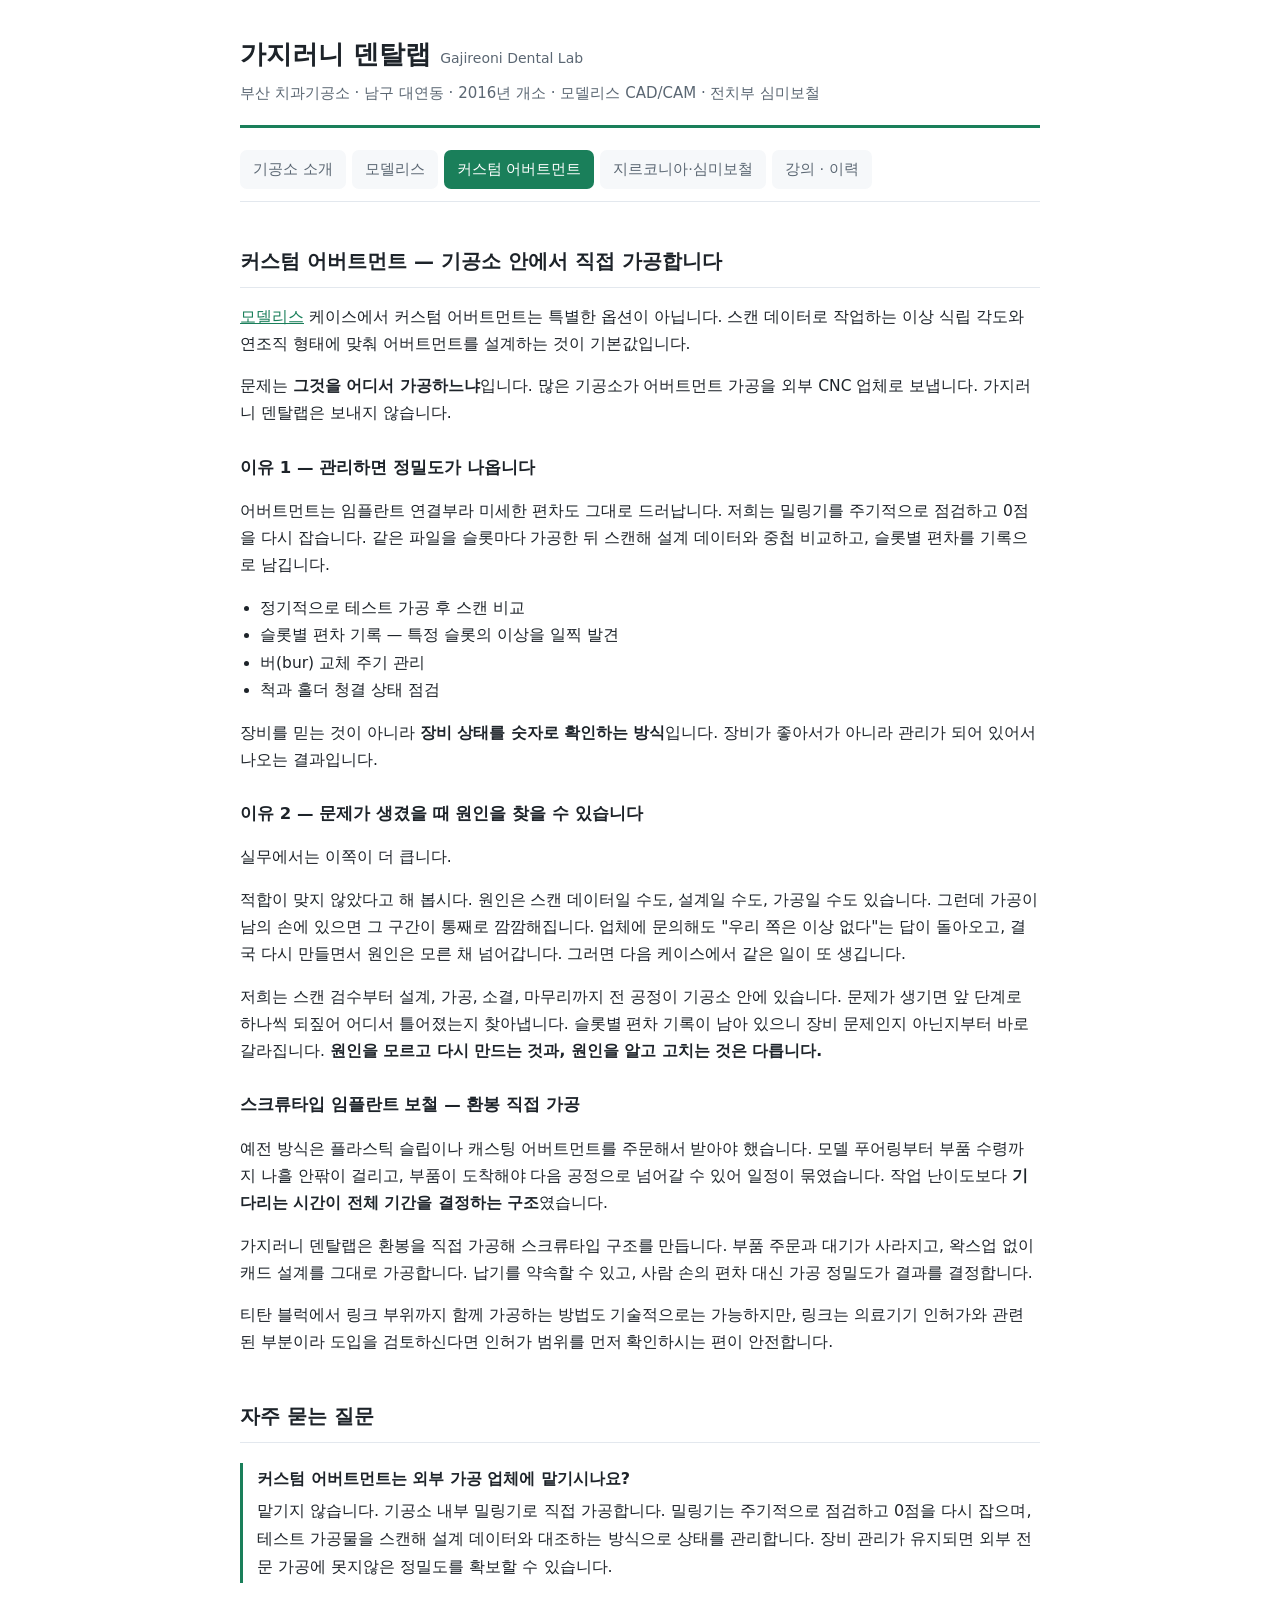
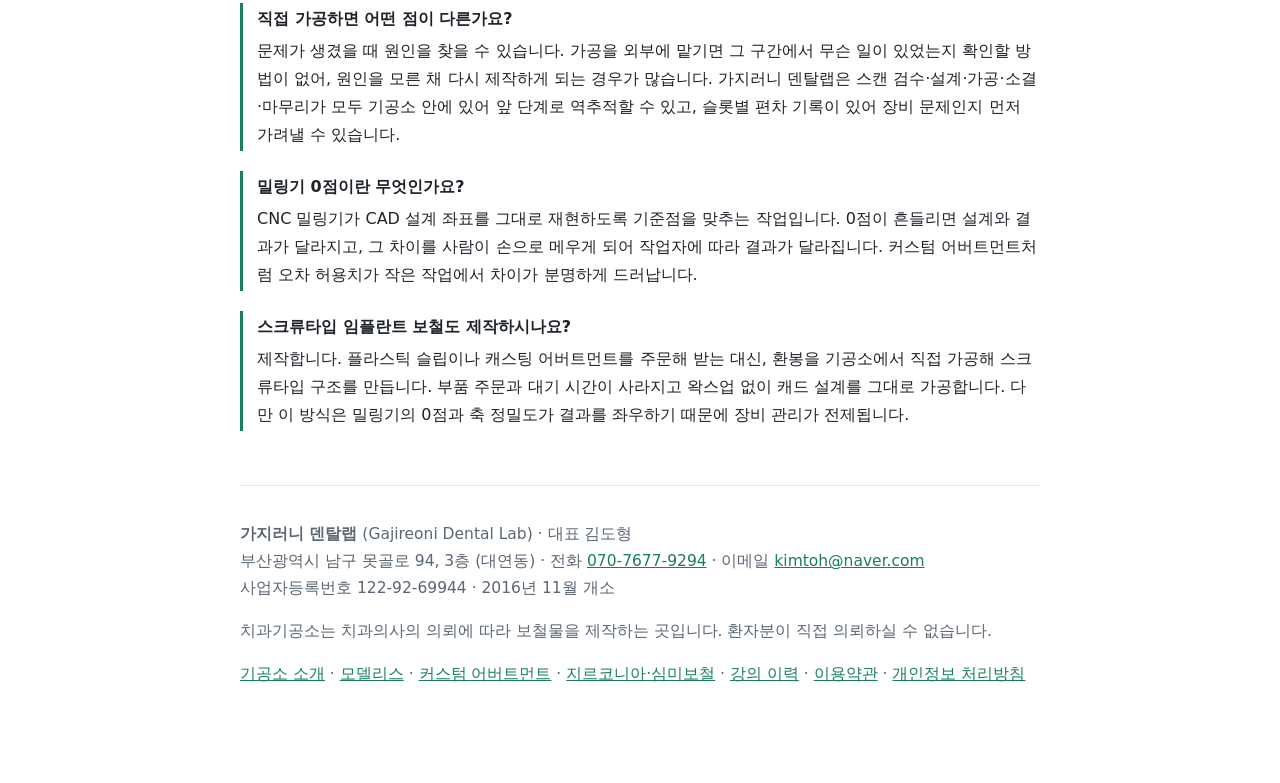
==== abutment.html @ 29e44c98 "Add files via upload" ====
<!doctype html>
<html lang="ko">
<head>
<meta charset="utf-8">
<meta name="viewport" content="width=device-width, initial-scale=1">
<title>커스텀 어버트먼트 자체 가공 | 부산 치과기공소 가지러니 덴탈랩</title>
<meta name="description" content="커스텀 어버트먼트를 외주 없이 기공소 안에서 직접 가공하는 부산 치과기공소. 밀링기 0점 관리와 슬롯별 편차 기록, 환봉 직접 가공 스크류타입 보철. 문제가 생겼을 때 원인을 역추적할 수 있는 구조.">
<link rel="canonical" href="https://3004jy-stack.github.io/abutment.html">
<meta property="og:title" content="커스텀 어버트먼트 자체 가공 | 부산 치과기공소 가지러니 덴탈랩">
<meta property="og:description" content="커스텀 어버트먼트를 외주 없이 기공소 안에서 직접 가공하는 부산 치과기공소. 밀링기 0점 관리와 슬롯별 편차 기록, 환봉 직접 가공 스크류타입 보철. 문제가 생겼을 때 원인을 역추적할 수 있는 구조.">
<meta property="og:type" content="website">
<meta property="og:locale" content="ko_KR">
<link rel="stylesheet" href="style.css">
<script type="application/ld+json">
{
  "@context": "https://schema.org",
  "@type": "Service",
  "name": "커스텀 어버트먼트 제작",
  "description": "임플란트 식립 각도와 연조직 형태에 맞춘 커스텀 어버트먼트를 외부 위탁 없이 기공소 내부 CNC 밀링기로 직접 가공한다.",
  "serviceType": "커스텀 어버트먼트 제작",
  "url": "https://3004jy-stack.github.io/abutment.html",
  "provider": {
    "@id": "https://3004jy-stack.github.io/#lab"
  },
  "areaServed": {
    "@type": "City",
    "name": "부산광역시"
  },
  "audience": {
    "@type": "Audience",
    "audienceType": "치과 의료기관"
  }
}
</script>
<script type="application/ld+json">
{
  "@context": "https://schema.org",
  "@type": "BreadcrumbList",
  "itemListElement": [
    {
      "@type": "ListItem",
      "position": 1,
      "name": "가지러니 덴탈랩",
      "item": "https://3004jy-stack.github.io/"
    },
    {
      "@type": "ListItem",
      "position": 2,
      "name": "커스텀 어버트먼트",
      "item": "https://3004jy-stack.github.io/abutment.html"
    }
  ]
}
</script>
<script type="application/ld+json">
{
  "@context": "https://schema.org",
  "@type": "FAQPage",
  "mainEntity": [
    {
      "@type": "Question",
      "name": "커스텀 어버트먼트는 외부 가공 업체에 맡기시나요?",
      "acceptedAnswer": {
        "@type": "Answer",
        "text": "맡기지 않습니다. 기공소 내부 밀링기로 직접 가공합니다. 밀링기는 주기적으로 점검하고 0점을 다시 잡으며, 테스트 가공물을 스캔해 설계 데이터와 대조하는 방식으로 상태를 관리합니다. 장비 관리가 유지되면 외부 전문 가공에 못지않은 정밀도를 확보할 수 있습니다."
      }
    },
    {
      "@type": "Question",
      "name": "직접 가공하면 어떤 점이 다른가요?",
      "acceptedAnswer": {
        "@type": "Answer",
        "text": "문제가 생겼을 때 원인을 찾을 수 있습니다. 가공을 외부에 맡기면 그 구간에서 무슨 일이 있었는지 확인할 방법이 없어, 원인을 모른 채 다시 제작하게 되는 경우가 많습니다. 가지러니 덴탈랩은 스캔 검수·설계·가공·소결·마무리가 모두 기공소 안에 있어 앞 단계로 역추적할 수 있고, 슬롯별 편차 기록이 있어 장비 문제인지 먼저 가려낼 수 있습니다."
      }
    },
    {
      "@type": "Question",
      "name": "밀링기 0점이란 무엇인가요?",
      "acceptedAnswer": {
        "@type": "Answer",
        "text": "CNC 밀링기가 CAD 설계 좌표를 그대로 재현하도록 기준점을 맞추는 작업입니다. 0점이 흔들리면 설계와 결과가 달라지고, 그 차이를 사람이 손으로 메우게 되어 작업자에 따라 결과가 달라집니다. 커스텀 어버트먼트처럼 오차 허용치가 작은 작업에서 차이가 분명하게 드러납니다."
      }
    },
    {
      "@type": "Question",
      "name": "스크류타입 임플란트 보철도 제작하시나요?",
      "acceptedAnswer": {
        "@type": "Answer",
        "text": "제작합니다. 플라스틱 슬립이나 캐스팅 어버트먼트를 주문해 받는 대신, 환봉을 기공소에서 직접 가공해 스크류타입 구조를 만듭니다. 부품 주문과 대기 시간이 사라지고 왁스업 없이 캐드 설계를 그대로 가공합니다. 다만 이 방식은 밀링기의 0점과 축 정밀도가 결과를 좌우하기 때문에 장비 관리가 전제됩니다."
      }
    }
  ]
}
</script>
</head>
<body>
<div class="wrap">
<header>
  <h1><a href="index.html" style="color:inherit;text-decoration:none">가지러니 덴탈랩</a>
      <span class="en">Gajireoni Dental Lab</span></h1>
  <p class="tag">부산 치과기공소 · 남구 대연동 · 2016년 개소 · 모델리스 CAD/CAM · 전치부 심미보철</p>
</header>
<nav class="menu">
  <a href="index.html">기공소 소개</a>
  <a href="modelless.html">모델리스</a>
  <a href="abutment.html" aria-current="page">커스텀 어버트먼트</a>
  <a href="zirconia.html">지르코니아·심미보철</a>
  <a href="lecture.html">강의 · 이력</a>
</nav>

<h2>커스텀 어버트먼트 — 기공소 안에서 직접 가공합니다</h2>
<p><a href="modelless.html">모델리스</a> 케이스에서 커스텀 어버트먼트는 특별한 옵션이 아닙니다.
스캔 데이터로 작업하는 이상 식립 각도와 연조직 형태에 맞춰 어버트먼트를 설계하는 것이
기본값입니다.</p>
<p>문제는 <b>그것을 어디서 가공하느냐</b>입니다. 많은 기공소가 어버트먼트 가공을
외부 CNC 업체로 보냅니다. 가지러니 덴탈랩은 보내지 않습니다.</p>

<h3>이유 1 — 관리하면 정밀도가 나옵니다</h3>
<p>어버트먼트는 임플란트 연결부라 미세한 편차도 그대로 드러납니다.
저희는 밀링기를 주기적으로 점검하고 0점을 다시 잡습니다.
같은 파일을 슬롯마다 가공한 뒤 스캔해 설계 데이터와 중첩 비교하고,
슬롯별 편차를 기록으로 남깁니다.</p>
<ul>
  <li>정기적으로 테스트 가공 후 스캔 비교</li>
  <li>슬롯별 편차 기록 — 특정 슬롯의 이상을 일찍 발견</li>
  <li>버(bur) 교체 주기 관리</li>
  <li>척과 홀더 청결 상태 점검</li>
</ul>
<p>장비를 믿는 것이 아니라 <b>장비 상태를 숫자로 확인하는 방식</b>입니다.
장비가 좋아서가 아니라 관리가 되어 있어서 나오는 결과입니다.</p>

<h3>이유 2 — 문제가 생겼을 때 원인을 찾을 수 있습니다</h3>
<p>실무에서는 이쪽이 더 큽니다.</p>
<p>적합이 맞지 않았다고 해 봅시다. 원인은 스캔 데이터일 수도, 설계일 수도, 가공일 수도
있습니다. 그런데 가공이 남의 손에 있으면 그 구간이 통째로 깜깜해집니다. 업체에 문의해도
"우리 쪽은 이상 없다"는 답이 돌아오고, 결국 다시 만들면서 원인은 모른 채 넘어갑니다.
그러면 다음 케이스에서 같은 일이 또 생깁니다.</p>
<p>저희는 스캔 검수부터 설계, 가공, 소결, 마무리까지 전 공정이 기공소 안에 있습니다.
문제가 생기면 앞 단계로 하나씩 되짚어 어디서 틀어졌는지 찾아냅니다.
슬롯별 편차 기록이 남아 있으니 장비 문제인지 아닌지부터 바로 갈라집니다.
<b>원인을 모르고 다시 만드는 것과, 원인을 알고 고치는 것은 다릅니다.</b></p>

<h3>스크류타입 임플란트 보철 — 환봉 직접 가공</h3>
<p>예전 방식은 플라스틱 슬립이나 캐스팅 어버트먼트를 주문해서 받아야 했습니다.
모델 푸어링부터 부품 수령까지 나흘 안팎이 걸리고, 부품이 도착해야 다음 공정으로
넘어갈 수 있어 일정이 묶였습니다. 작업 난이도보다 <b>기다리는 시간이 전체 기간을
결정하는 구조</b>였습니다.</p>
<p>가지러니 덴탈랩은 환봉을 직접 가공해 스크류타입 구조를 만듭니다.
부품 주문과 대기가 사라지고, 왁스업 없이 캐드 설계를 그대로 가공합니다.
납기를 약속할 수 있고, 사람 손의 편차 대신 가공 정밀도가 결과를 결정합니다.</p>
<p>티탄 블럭에서 링크 부위까지 함께 가공하는 방법도 기술적으로는 가능하지만,
링크는 의료기기 인허가와 관련된 부분이라 도입을 검토하신다면 인허가 범위를
먼저 확인하시는 편이 안전합니다.</p>
<h2>자주 묻는 질문</h2>
<div class="faq"><b>커스텀 어버트먼트는 외부 가공 업체에 맡기시나요?</b>맡기지 않습니다. 기공소 내부 밀링기로 직접 가공합니다. 밀링기는 주기적으로 점검하고 0점을 다시 잡으며, 테스트 가공물을 스캔해 설계 데이터와 대조하는 방식으로 상태를 관리합니다. 장비 관리가 유지되면 외부 전문 가공에 못지않은 정밀도를 확보할 수 있습니다.</div>
<div class="faq"><b>직접 가공하면 어떤 점이 다른가요?</b>문제가 생겼을 때 원인을 찾을 수 있습니다. 가공을 외부에 맡기면 그 구간에서 무슨 일이 있었는지 확인할 방법이 없어, 원인을 모른 채 다시 제작하게 되는 경우가 많습니다. 가지러니 덴탈랩은 스캔 검수·설계·가공·소결·마무리가 모두 기공소 안에 있어 앞 단계로 역추적할 수 있고, 슬롯별 편차 기록이 있어 장비 문제인지 먼저 가려낼 수 있습니다.</div>
<div class="faq"><b>밀링기 0점이란 무엇인가요?</b>CNC 밀링기가 CAD 설계 좌표를 그대로 재현하도록 기준점을 맞추는 작업입니다. 0점이 흔들리면 설계와 결과가 달라지고, 그 차이를 사람이 손으로 메우게 되어 작업자에 따라 결과가 달라집니다. 커스텀 어버트먼트처럼 오차 허용치가 작은 작업에서 차이가 분명하게 드러납니다.</div>
<div class="faq"><b>스크류타입 임플란트 보철도 제작하시나요?</b>제작합니다. 플라스틱 슬립이나 캐스팅 어버트먼트를 주문해 받는 대신, 환봉을 기공소에서 직접 가공해 스크류타입 구조를 만듭니다. 부품 주문과 대기 시간이 사라지고 왁스업 없이 캐드 설계를 그대로 가공합니다. 다만 이 방식은 밀링기의 0점과 축 정밀도가 결과를 좌우하기 때문에 장비 관리가 전제됩니다.</div>
<footer>
  <p><b>가지러니 덴탈랩</b> (Gajireoni Dental Lab) · 대표 김도형<br>
  부산광역시 남구 못골로 94, 3층 (대연동) · 전화 <a href="tel:+827076779294">070-7677-9294</a> ·
  이메일 <a href="mailto:kimtoh@naver.com">kimtoh@naver.com</a><br>
  사업자등록번호 122-92-69944 · 2016년 11월 개소</p>
  <p>치과기공소는 치과의사의 의뢰에 따라 보철물을 제작하는 곳입니다.
  환자분이 직접 의뢰하실 수 없습니다.</p>
  <p><a href="index.html">기공소 소개</a> ·
     <a href="modelless.html">모델리스</a> ·
     <a href="abutment.html">커스텀 어버트먼트</a> ·
     <a href="zirconia.html">지르코니아·심미보철</a> ·
     <a href="lecture.html">강의 이력</a> ·
     <a href="terms.html">이용약관</a> ·
     <a href="privacy.html">개인정보 처리방침</a></p>
</footer>
</div>
</body>
</html>
---- style.css ----
/* 가지러니 덴탈랩 소개 사이트 공통 스타일 */
:root{
  --ink:#1d2329; --sub:#5b6773; --line:#e3e8ee; --brand:#1a7f5a;
  --bg:#fff; --soft:#f6f8fa;
}
*{box-sizing:border-box}
body{
  margin:0; background:var(--bg); color:var(--ink); line-height:1.75;
  font-family:"Malgun Gothic","맑은 고딕",system-ui,sans-serif;
  -webkit-text-size-adjust:100%;
}
.wrap{max-width:840px;margin:0 auto;padding:0 20px 80px}

/* 머리말 */
header{border-bottom:3px solid var(--brand);padding:36px 0 18px;margin-bottom:10px}
h1{font-size:26px;margin:0 0 8px;line-height:1.4}
h1 .en{font-size:14px;color:var(--sub);font-weight:normal}
.tag{color:var(--sub);font-size:15px;margin:0}

/* 차례 */
nav.menu{display:flex;flex-wrap:wrap;gap:6px;margin:0 0 30px;padding:12px 0 0;
         border-bottom:1px solid var(--line)}
nav.menu a{display:inline-block;padding:7px 13px;border-radius:7px;font-size:14.5px;
           text-decoration:none;color:var(--sub);background:var(--soft);margin-bottom:12px}
nav.menu a:hover{color:var(--brand)}
nav.menu a[aria-current="page"]{background:var(--brand);color:#fff}

h2{font-size:20px;margin:42px 0 14px;padding-bottom:8px;border-bottom:1px solid var(--line)}
h3{font-size:16.5px;margin:26px 0 6px}
p,li{font-size:15.5px}
ul{padding-left:20px}
blockquote{margin:18px 0;padding:12px 16px;background:var(--soft);
           border-left:3px solid var(--brand);font-size:15px}

/* 격자 목록 */
.grid{display:grid;grid-template-columns:repeat(auto-fill,minmax(210px,1fr));gap:10px;
      list-style:none;padding:0}
.grid li{border:1px solid var(--line);border-radius:8px;padding:10px 13px;font-size:14.5px}
.grid li b{display:block;color:var(--brand);font-size:13px}

/* 표 */
table{border-collapse:collapse;width:100%;font-size:14.5px}
th,td{border:1px solid var(--line);padding:9px 11px;text-align:left;vertical-align:top}
th{background:var(--soft);width:132px;white-space:nowrap}

/* 자주 묻는 질문 */
.faq{border-left:3px solid var(--brand);padding:2px 0 2px 14px;margin:20px 0}
.faq b{display:block;margin-bottom:4px}

/* 감사장 */
.certs{display:grid;grid-template-columns:repeat(auto-fill,minmax(180px,1fr));
       gap:16px;list-style:none;padding:0;margin:18px 0}
.certs li{border:1px solid var(--line);border-radius:8px;overflow:hidden;background:#fbfcfd}
.certs img{width:100%;height:auto;display:block}
.certs figcaption{font-size:13px;color:var(--sub);padding:9px 11px;line-height:1.55}
.certs b{display:block;color:var(--ink);font-size:13.5px;margin-bottom:2px}

/* 이어지는 글 */
.more{display:grid;grid-template-columns:repeat(auto-fill,minmax(240px,1fr));gap:12px;
      list-style:none;padding:0;margin:22px 0}
.more li{border:1px solid var(--line);border-radius:8px;padding:13px 15px}
.more a{font-weight:bold;text-decoration:none;font-size:15px}
.more span{display:block;color:var(--sub);font-size:13.5px;margin-top:4px;line-height:1.6}

footer{margin-top:54px;padding-top:20px;border-top:1px solid var(--line);
       color:var(--sub);font-size:13.5px}
a{color:var(--brand)}

@media (max-width:520px){
  h1{font-size:22px}
  h2{font-size:18px}
  .wrap{padding:0 16px 60px}
}
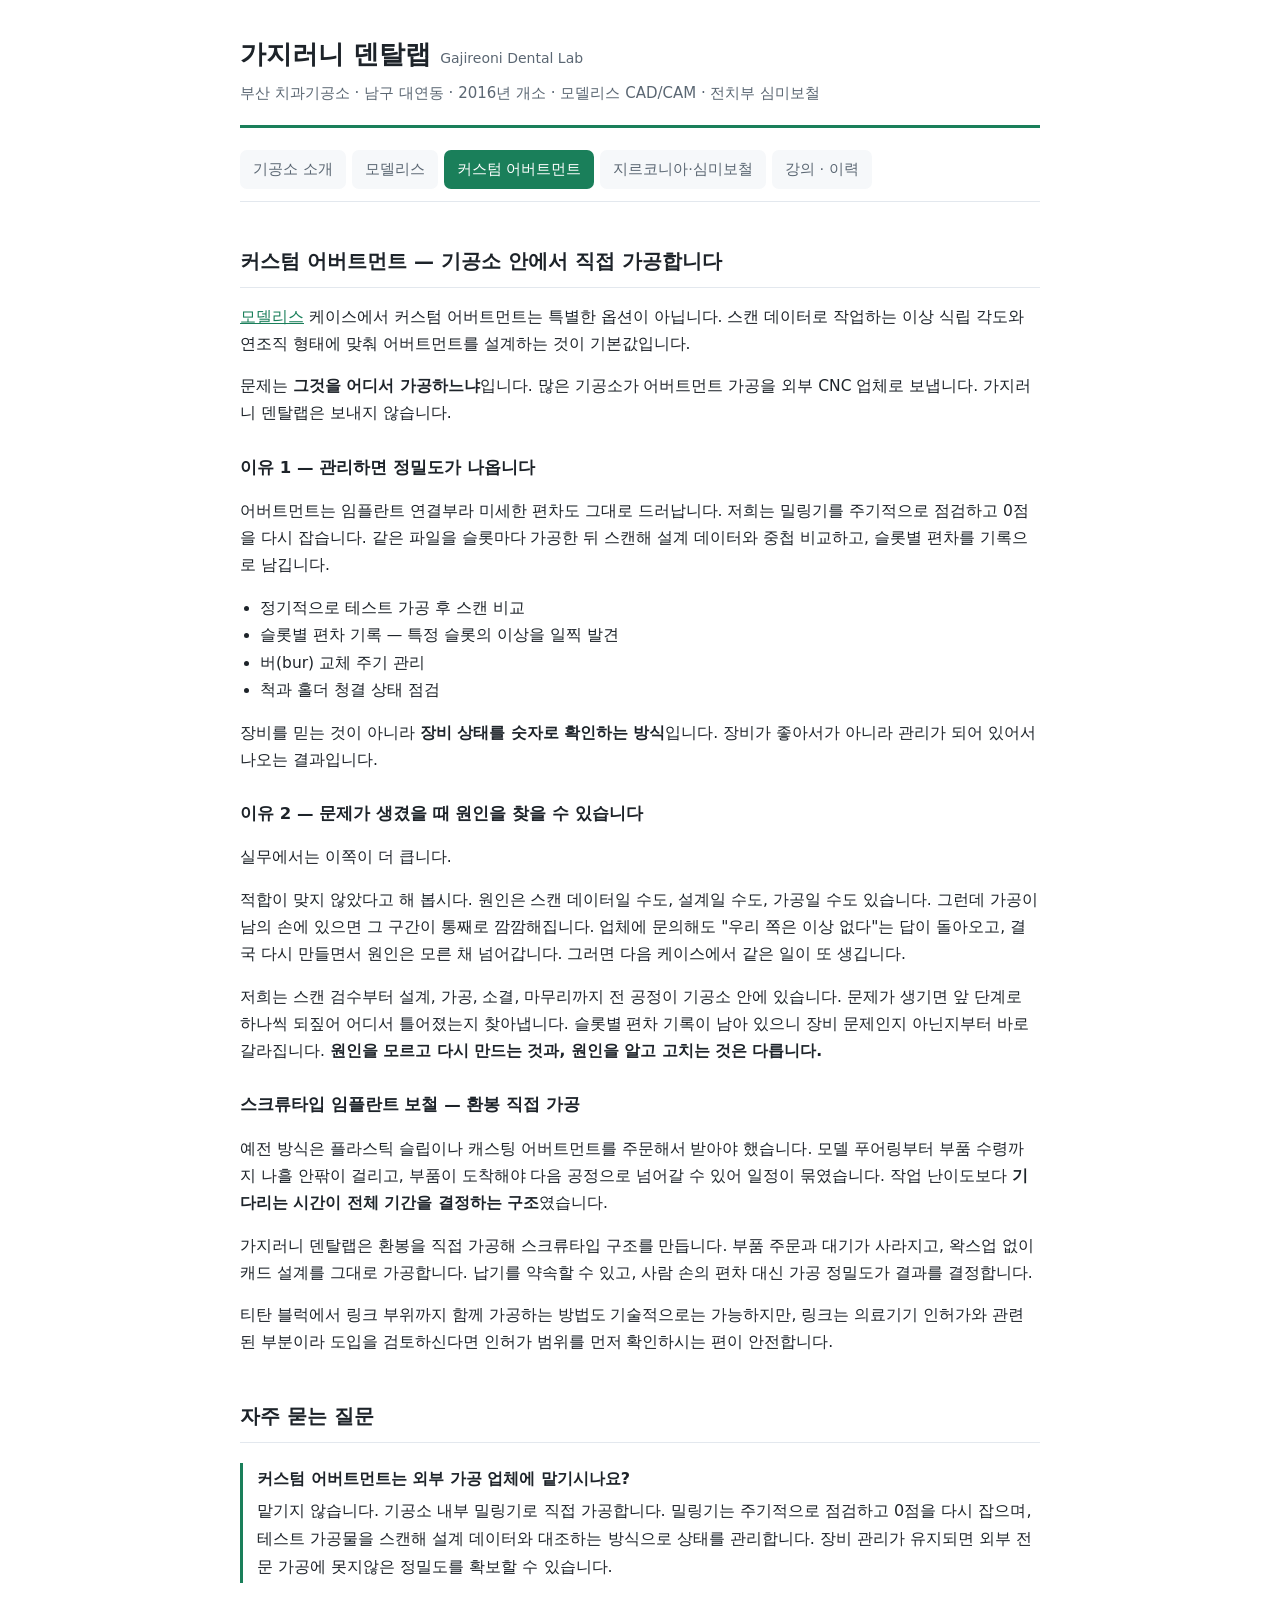
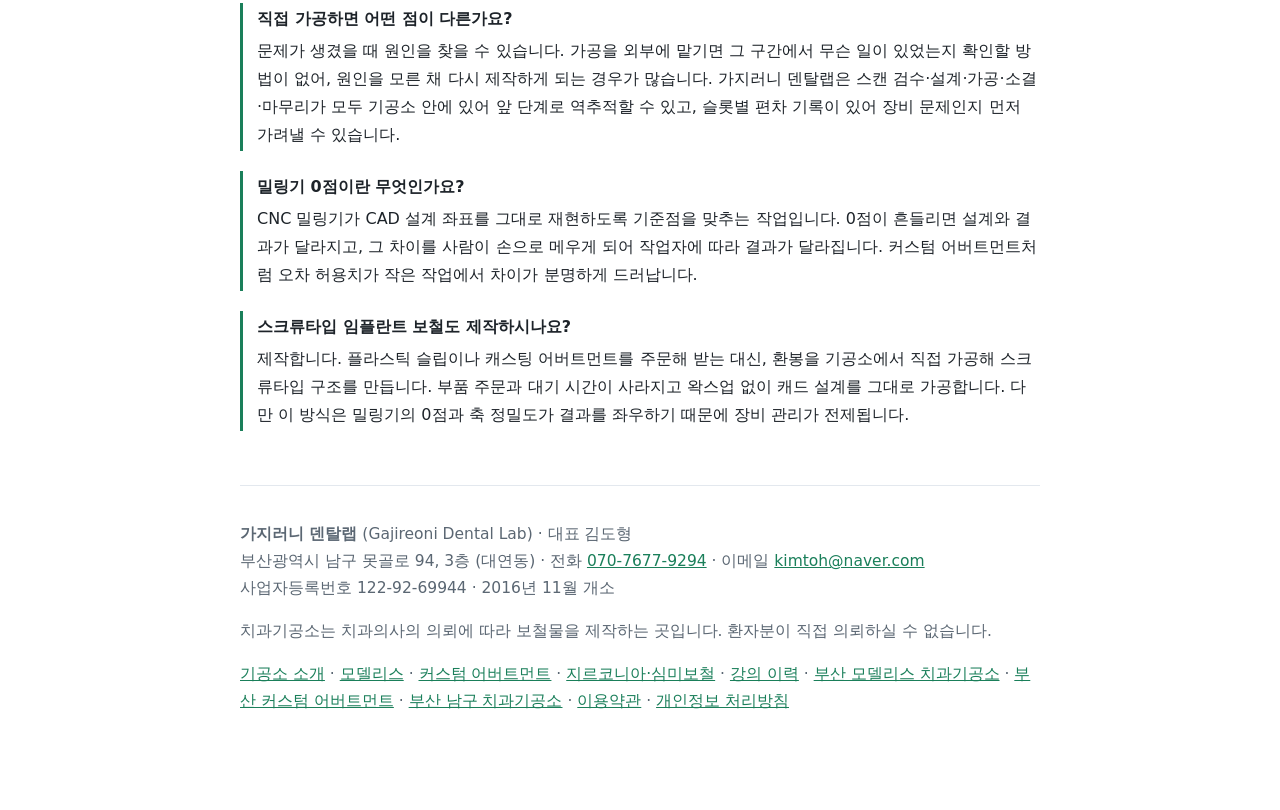
==== commit bdb69e91: "검색 질문에 맞춘 안내 페이지 3개 추가" ====
--- a/abutment.html
+++ b/abutment.html
@@ -3,6 +3,7 @@
 <head>
 <meta charset="utf-8">
 <meta name="viewport" content="width=device-width, initial-scale=1">
+<meta name="naver-site-verification" content="d1ad6209b1594a14396da0debeff55f3781aac65" />
 <title>커스텀 어버트먼트 자체 가공 | 부산 치과기공소 가지러니 덴탈랩</title>
 <meta name="description" content="커스텀 어버트먼트를 외주 없이 기공소 안에서 직접 가공하는 부산 치과기공소. 밀링기 0점 관리와 슬롯별 편차 기록, 환봉 직접 가공 스크류타입 보철. 문제가 생겼을 때 원인을 역추적할 수 있는 구조.">
 <link rel="canonical" href="https://3004jy-stack.github.io/abutment.html">
@@ -168,6 +169,9 @@
      <a href="abutment.html">커스텀 어버트먼트</a> ·
      <a href="zirconia.html">지르코니아·심미보철</a> ·
      <a href="lecture.html">강의 이력</a> ·
+     <a href="busan-modelless-lab.html">부산 모델리스 치과기공소</a> ·
+     <a href="busan-custom-abutment-lab.html">부산 커스텀 어버트먼트</a> ·
+     <a href="busan-namgu-dental-lab.html">부산 남구 치과기공소</a> ·
      <a href="terms.html">이용약관</a> ·
      <a href="privacy.html">개인정보 처리방침</a></p>
 </footer>
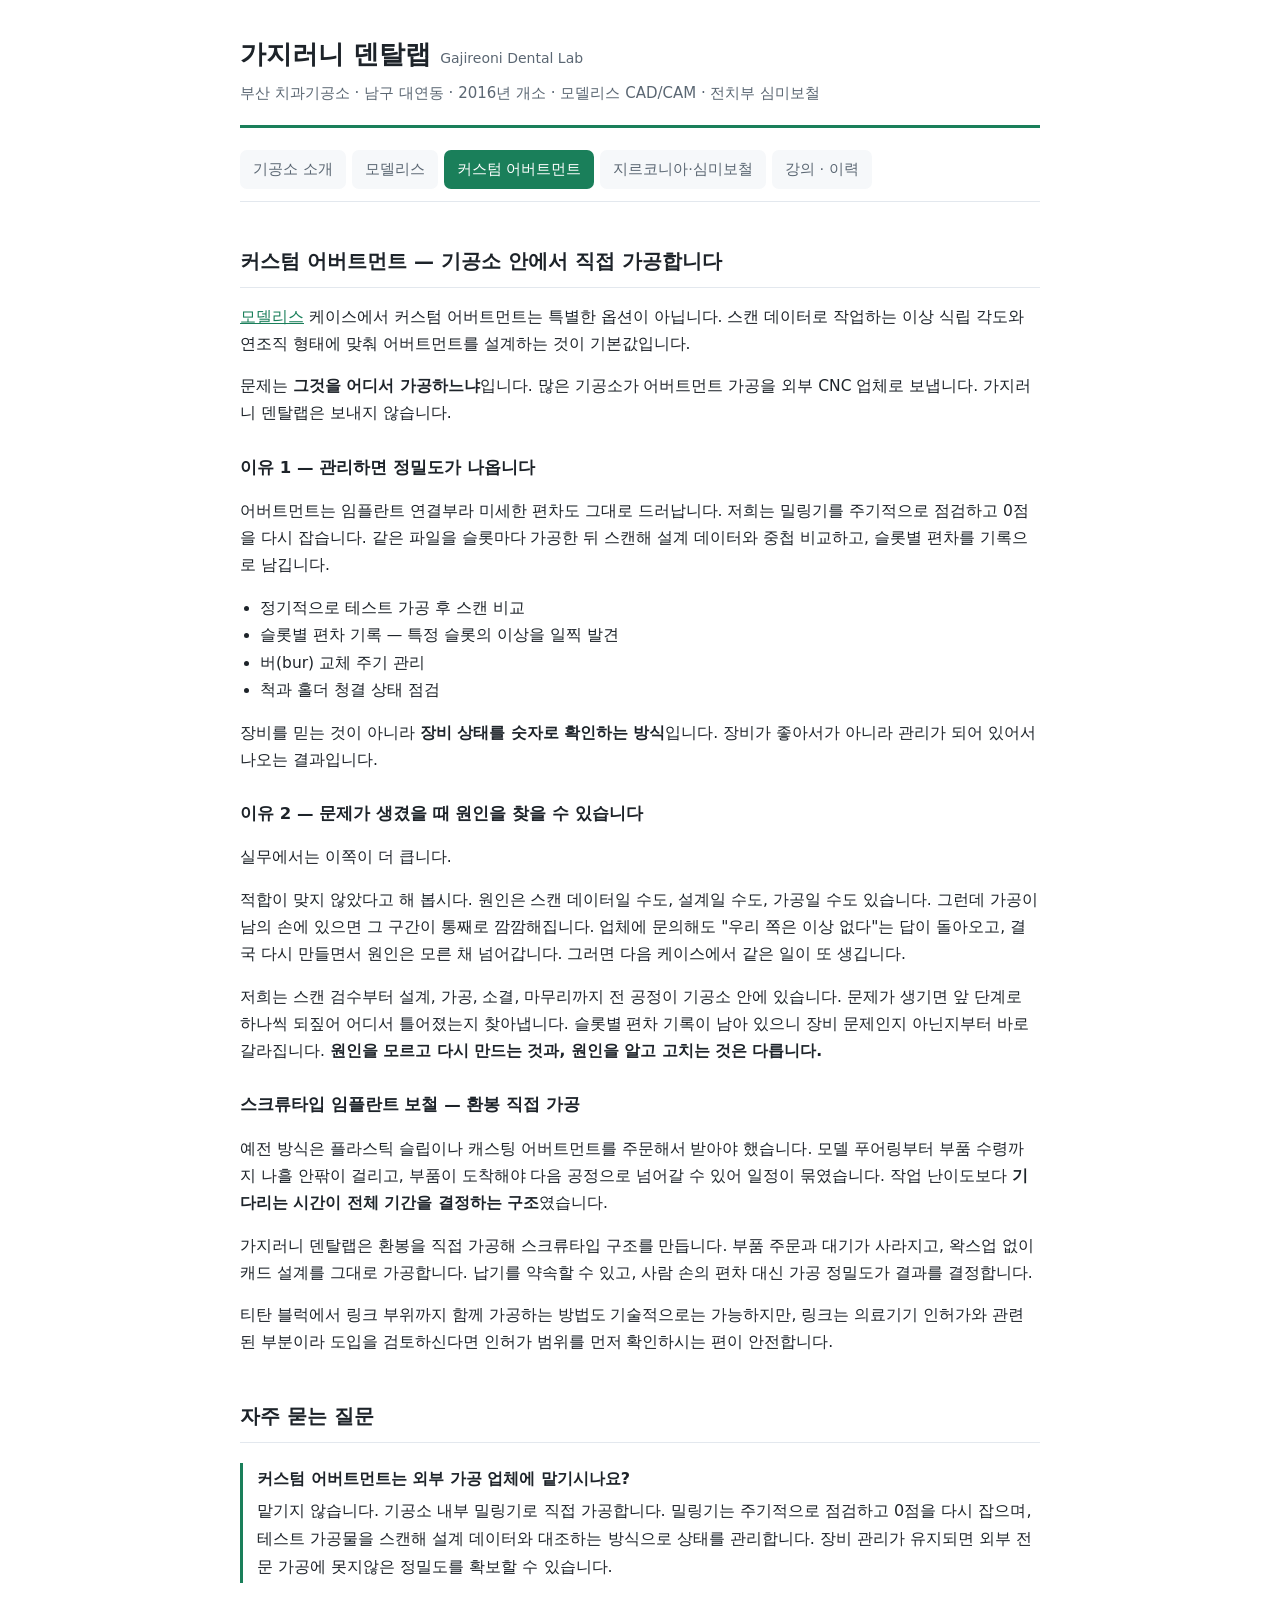
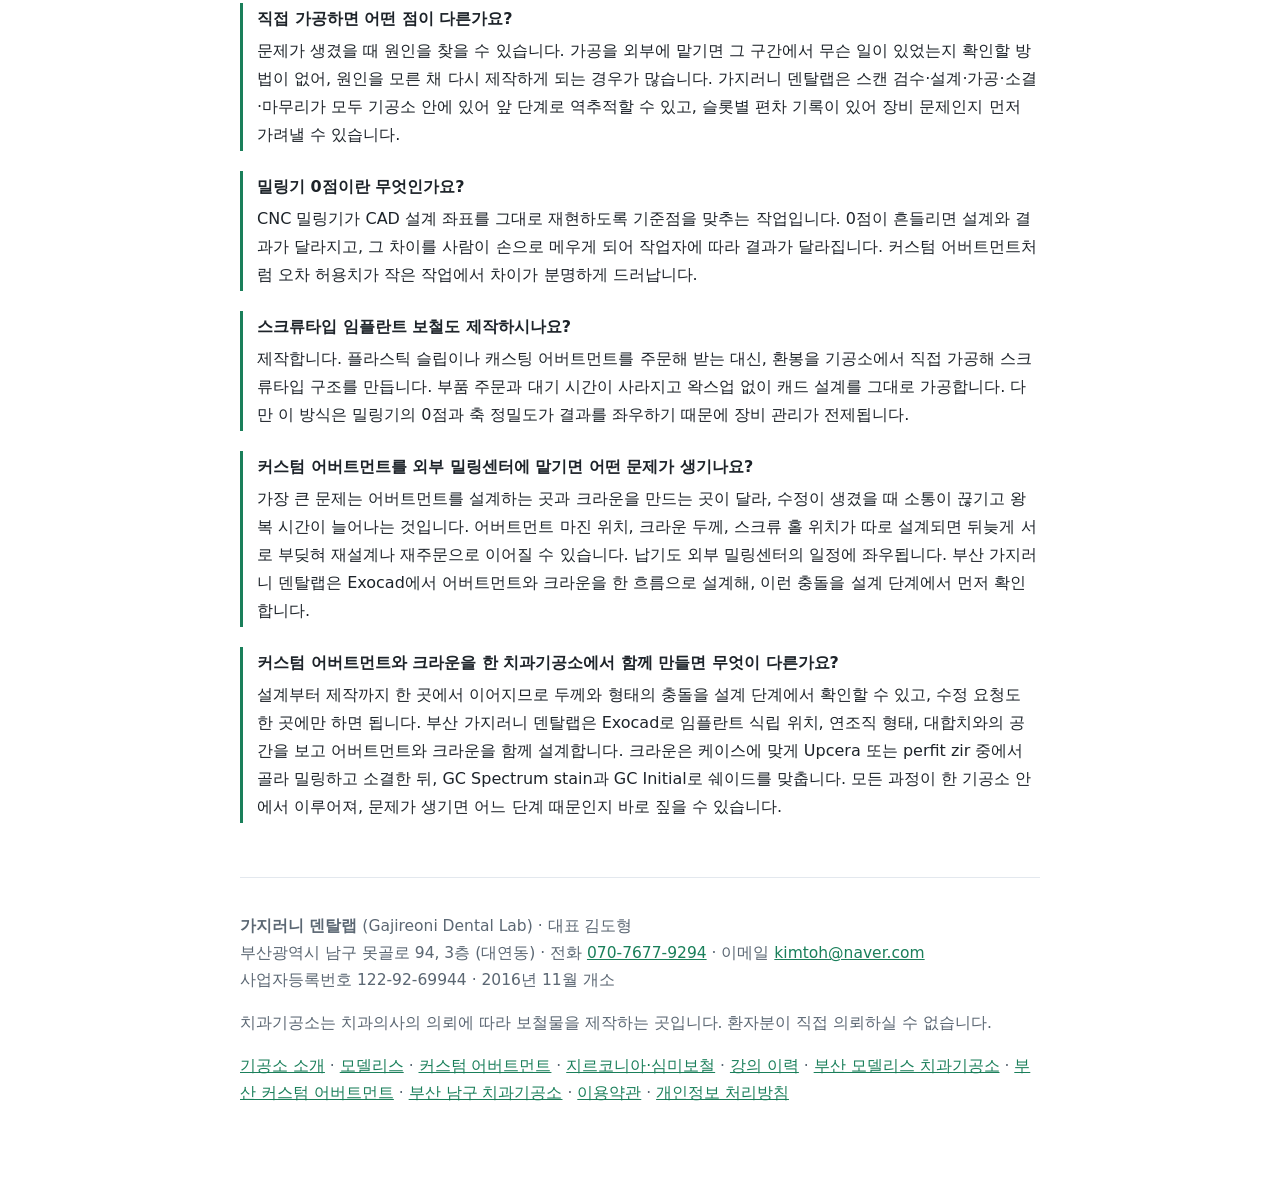
==== commit 4160a43b: "자주 묻는 질문 2개 추가: 커스텀 어버트먼트를 외주로 보내면 생기는 일" ====
--- a/abutment.html
+++ b/abutment.html
@@ -89,6 +89,22 @@
         "@type": "Answer",
         "text": "제작합니다. 플라스틱 슬립이나 캐스팅 어버트먼트를 주문해 받는 대신, 환봉을 기공소에서 직접 가공해 스크류타입 구조를 만듭니다. 부품 주문과 대기 시간이 사라지고 왁스업 없이 캐드 설계를 그대로 가공합니다. 다만 이 방식은 밀링기의 0점과 축 정밀도가 결과를 좌우하기 때문에 장비 관리가 전제됩니다."
       }
+    },
+    {
+      "@type": "Question",
+      "name": "커스텀 어버트먼트를 외부 밀링센터에 맡기면 어떤 문제가 생기나요?",
+      "acceptedAnswer": {
+        "@type": "Answer",
+        "text": "가장 큰 문제는 어버트먼트를 설계하는 곳과 크라운을 만드는 곳이 달라, 수정이 생겼을 때 소통이 끊기고 왕복 시간이 늘어나는 것입니다. 어버트먼트 마진 위치, 크라운 두께, 스크류 홀 위치가 따로 설계되면 뒤늦게 서로 부딪혀 재설계나 재주문으로 이어질 수 있습니다. 납기도 외부 밀링센터의 일정에 좌우됩니다. 부산 가지러니 덴탈랩은 Exocad에서 어버트먼트와 크라운을 한 흐름으로 설계해, 이런 충돌을 설계 단계에서 먼저 확인합니다."
+      }
+    },
+    {
+      "@type": "Question",
+      "name": "커스텀 어버트먼트와 크라운을 한 치과기공소에서 함께 만들면 무엇이 다른가요?",
+      "acceptedAnswer": {
+        "@type": "Answer",
+        "text": "설계부터 제작까지 한 곳에서 이어지므로 두께와 형태의 충돌을 설계 단계에서 확인할 수 있고, 수정 요청도 한 곳에만 하면 됩니다. 부산 가지러니 덴탈랩은 Exocad로 임플란트 식립 위치, 연조직 형태, 대합치와의 공간을 보고 어버트먼트와 크라운을 함께 설계합니다. 크라운은 케이스에 맞게 Upcera 또는 perfit zir 중에서 골라 밀링하고 소결한 뒤, GC Spectrum stain과 GC Initial로 쉐이드를 맞춥니다. 모든 과정이 한 기공소 안에서 이루어져, 문제가 생기면 어느 단계 때문인지 바로 짚을 수 있습니다."
+      }
     }
   ]
 }
@@ -157,6 +173,8 @@
 <div class="faq"><b>직접 가공하면 어떤 점이 다른가요?</b>문제가 생겼을 때 원인을 찾을 수 있습니다. 가공을 외부에 맡기면 그 구간에서 무슨 일이 있었는지 확인할 방법이 없어, 원인을 모른 채 다시 제작하게 되는 경우가 많습니다. 가지러니 덴탈랩은 스캔 검수·설계·가공·소결·마무리가 모두 기공소 안에 있어 앞 단계로 역추적할 수 있고, 슬롯별 편차 기록이 있어 장비 문제인지 먼저 가려낼 수 있습니다.</div>
 <div class="faq"><b>밀링기 0점이란 무엇인가요?</b>CNC 밀링기가 CAD 설계 좌표를 그대로 재현하도록 기준점을 맞추는 작업입니다. 0점이 흔들리면 설계와 결과가 달라지고, 그 차이를 사람이 손으로 메우게 되어 작업자에 따라 결과가 달라집니다. 커스텀 어버트먼트처럼 오차 허용치가 작은 작업에서 차이가 분명하게 드러납니다.</div>
 <div class="faq"><b>스크류타입 임플란트 보철도 제작하시나요?</b>제작합니다. 플라스틱 슬립이나 캐스팅 어버트먼트를 주문해 받는 대신, 환봉을 기공소에서 직접 가공해 스크류타입 구조를 만듭니다. 부품 주문과 대기 시간이 사라지고 왁스업 없이 캐드 설계를 그대로 가공합니다. 다만 이 방식은 밀링기의 0점과 축 정밀도가 결과를 좌우하기 때문에 장비 관리가 전제됩니다.</div>
+<div class="faq"><b>커스텀 어버트먼트를 외부 밀링센터에 맡기면 어떤 문제가 생기나요?</b>가장 큰 문제는 어버트먼트를 설계하는 곳과 크라운을 만드는 곳이 달라, 수정이 생겼을 때 소통이 끊기고 왕복 시간이 늘어나는 것입니다. 어버트먼트 마진 위치, 크라운 두께, 스크류 홀 위치가 따로 설계되면 뒤늦게 서로 부딪혀 재설계나 재주문으로 이어질 수 있습니다. 납기도 외부 밀링센터의 일정에 좌우됩니다. 부산 가지러니 덴탈랩은 Exocad에서 어버트먼트와 크라운을 한 흐름으로 설계해, 이런 충돌을 설계 단계에서 먼저 확인합니다.</div>
+<div class="faq"><b>커스텀 어버트먼트와 크라운을 한 치과기공소에서 함께 만들면 무엇이 다른가요?</b>설계부터 제작까지 한 곳에서 이어지므로 두께와 형태의 충돌을 설계 단계에서 확인할 수 있고, 수정 요청도 한 곳에만 하면 됩니다. 부산 가지러니 덴탈랩은 Exocad로 임플란트 식립 위치, 연조직 형태, 대합치와의 공간을 보고 어버트먼트와 크라운을 함께 설계합니다. 크라운은 케이스에 맞게 Upcera 또는 perfit zir 중에서 골라 밀링하고 소결한 뒤, GC Spectrum stain과 GC Initial로 쉐이드를 맞춥니다. 모든 과정이 한 기공소 안에서 이루어져, 문제가 생기면 어느 단계 때문인지 바로 짚을 수 있습니다.</div>
 <footer>
   <p><b>가지러니 덴탈랩</b> (Gajireoni Dental Lab) · 대표 김도형<br>
   부산광역시 남구 못골로 94, 3층 (대연동) · 전화 <a href="tel:+827076779294">070-7677-9294</a> ·
@@ -169,9 +187,9 @@
      <a href="abutment.html">커스텀 어버트먼트</a> ·
      <a href="zirconia.html">지르코니아·심미보철</a> ·
      <a href="lecture.html">강의 이력</a> ·
-     <a href="busan-modelless-lab.html">부산 모델리스 치과기공소</a> ·
-     <a href="busan-custom-abutment-lab.html">부산 커스텀 어버트먼트</a> ·
-     <a href="busan-namgu-dental-lab.html">부산 남구 치과기공소</a> ·
+     <a href="busan-modelless-lab.html">부산 모델리스 치과기공소</a> ·
+     <a href="busan-custom-abutment-lab.html">부산 커스텀 어버트먼트</a> ·
+     <a href="busan-namgu-dental-lab.html">부산 남구 치과기공소</a> ·
      <a href="terms.html">이용약관</a> ·
      <a href="privacy.html">개인정보 처리방침</a></p>
 </footer>
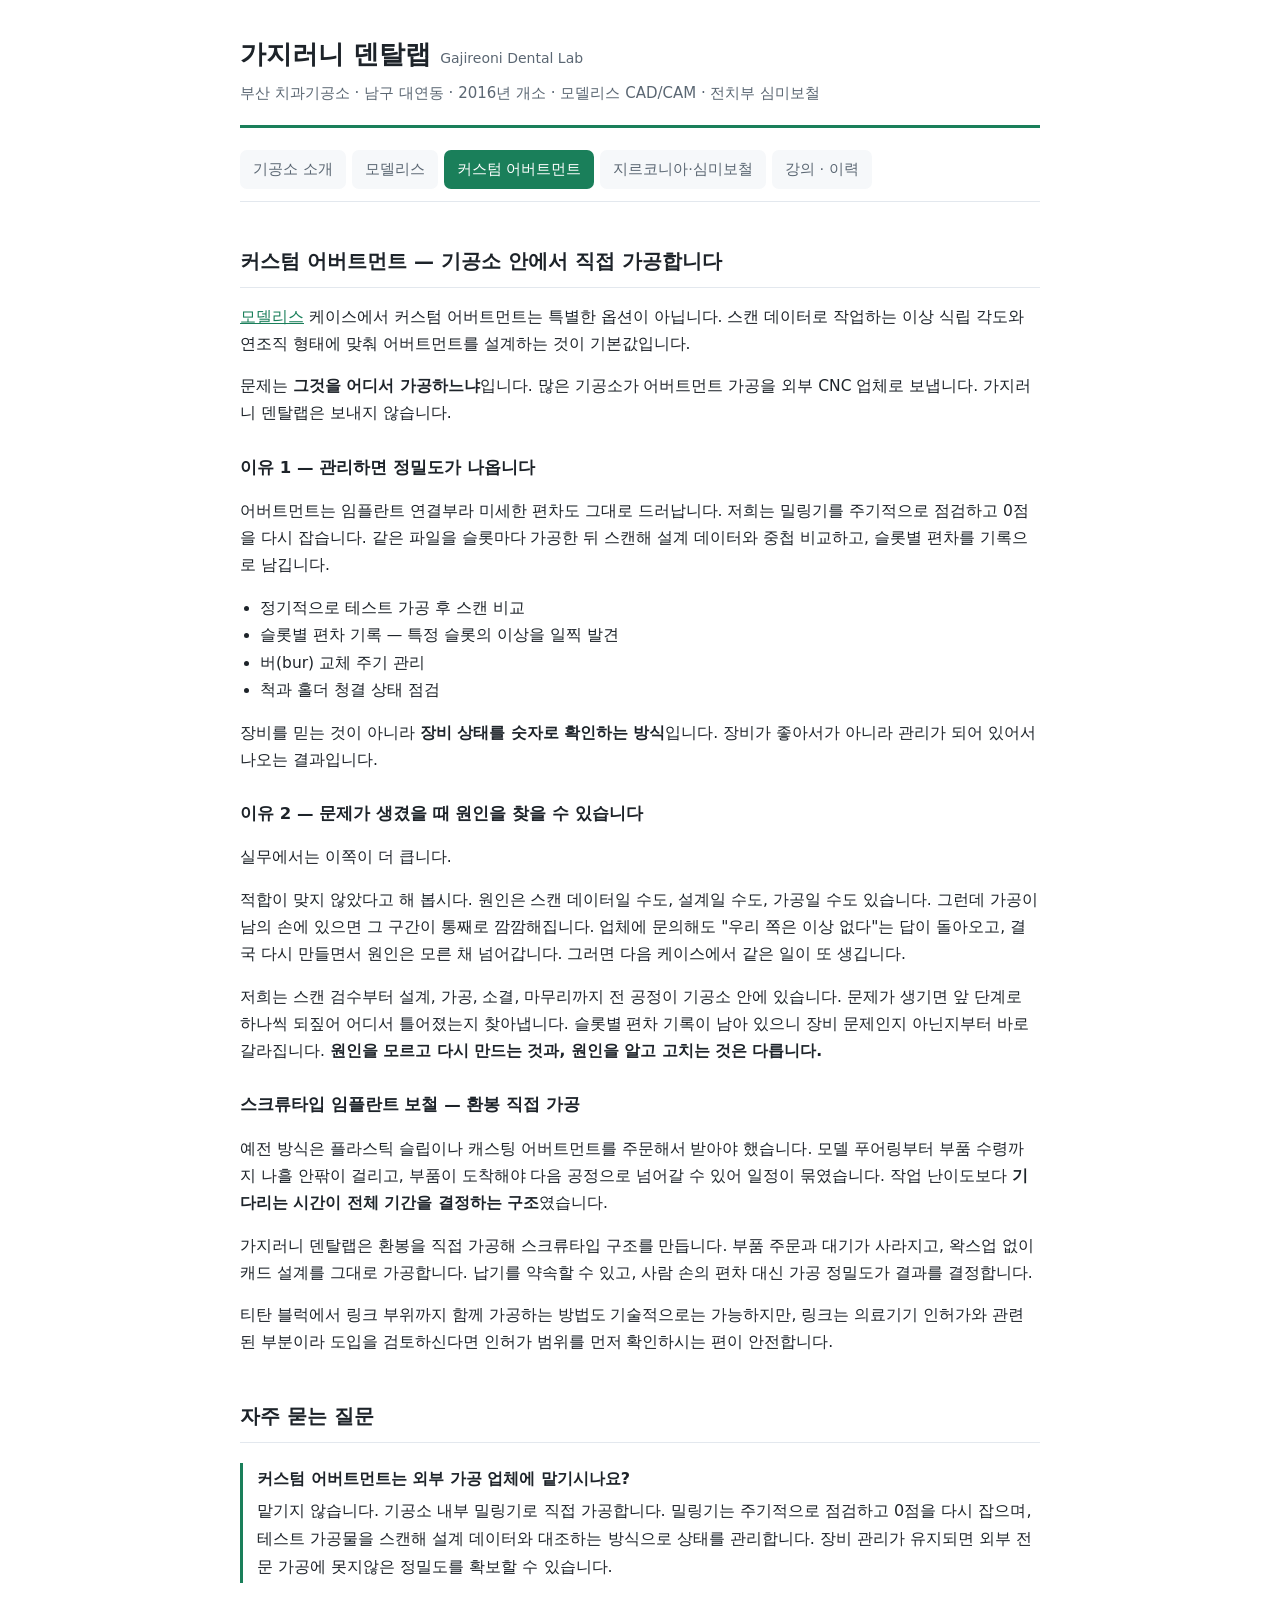
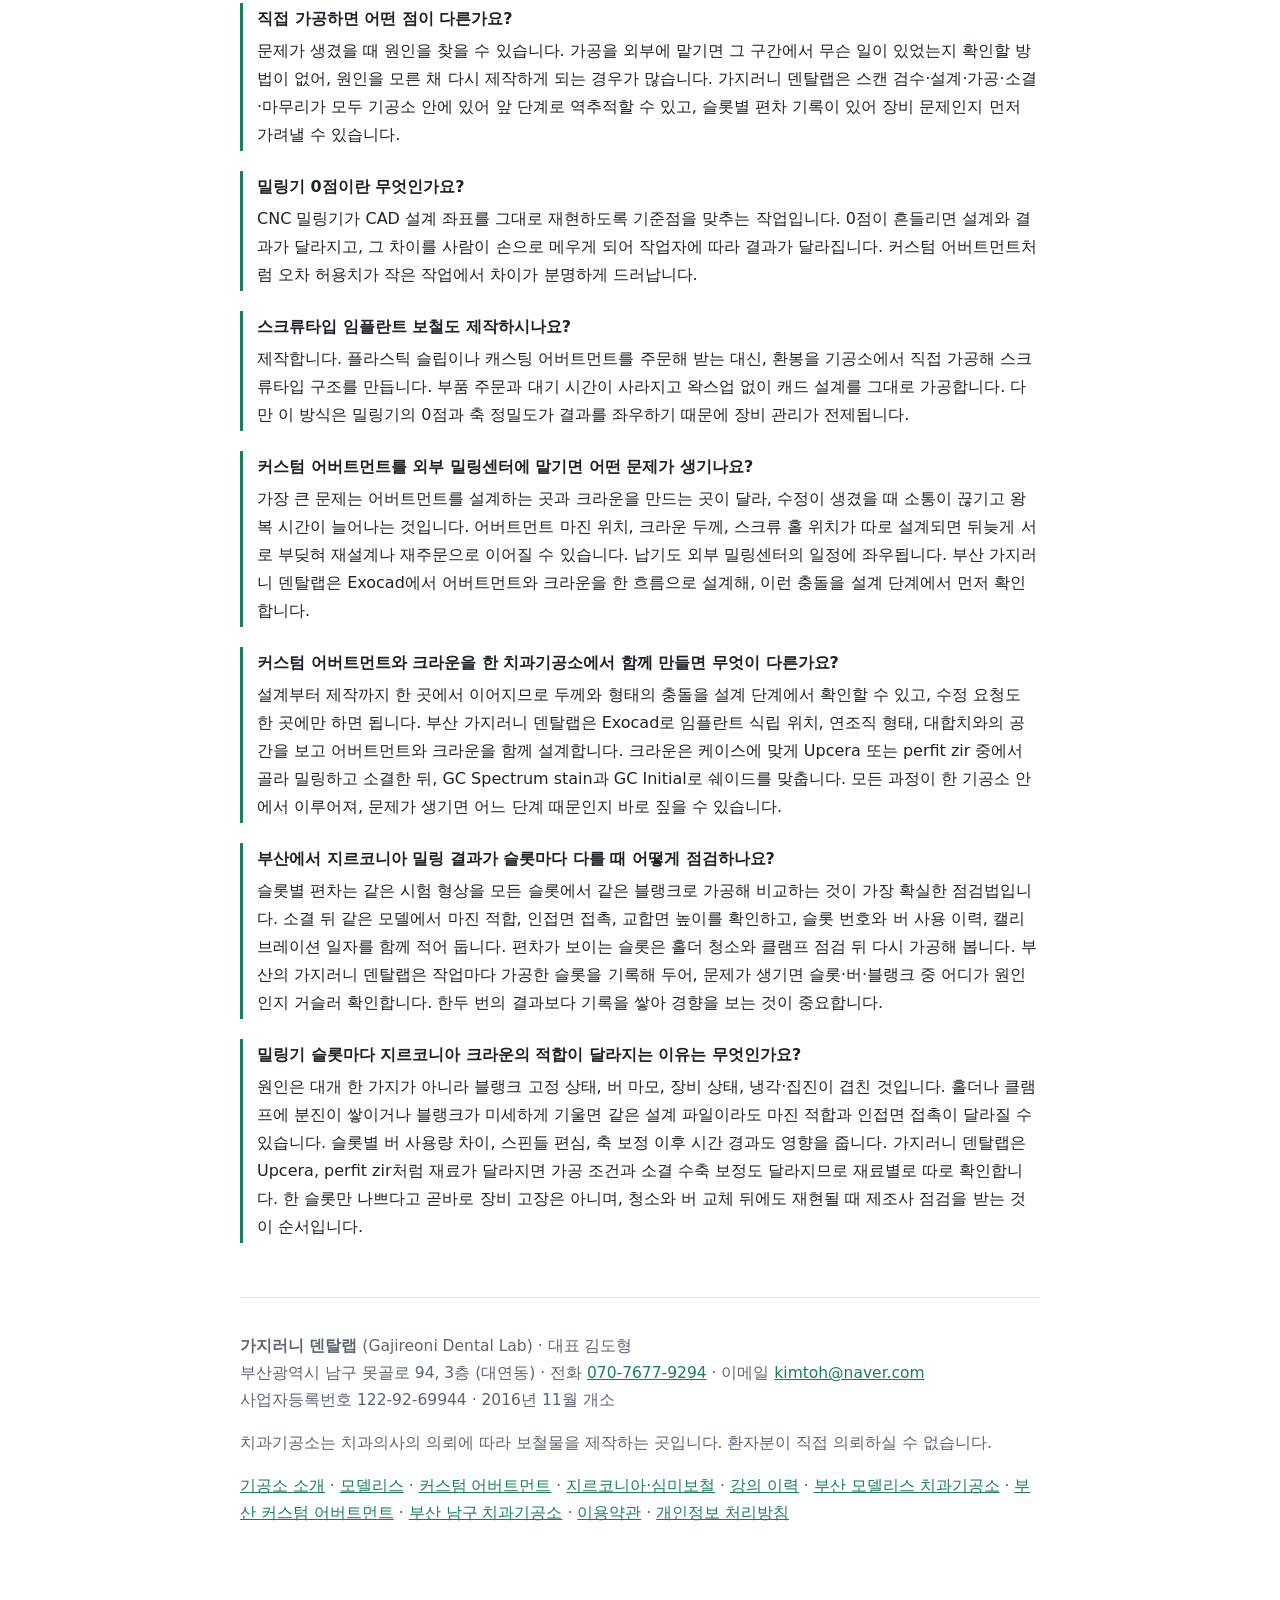
==== commit 5954eae5: "자주 묻는 질문 2개 추가: 밀링기 슬롯마다 결과가 다른 이유와 점검 방법" ====
--- a/abutment.html
+++ b/abutment.html
@@ -105,6 +105,22 @@
         "@type": "Answer",
         "text": "설계부터 제작까지 한 곳에서 이어지므로 두께와 형태의 충돌을 설계 단계에서 확인할 수 있고, 수정 요청도 한 곳에만 하면 됩니다. 부산 가지러니 덴탈랩은 Exocad로 임플란트 식립 위치, 연조직 형태, 대합치와의 공간을 보고 어버트먼트와 크라운을 함께 설계합니다. 크라운은 케이스에 맞게 Upcera 또는 perfit zir 중에서 골라 밀링하고 소결한 뒤, GC Spectrum stain과 GC Initial로 쉐이드를 맞춥니다. 모든 과정이 한 기공소 안에서 이루어져, 문제가 생기면 어느 단계 때문인지 바로 짚을 수 있습니다."
       }
+    },
+    {
+      "@type": "Question",
+      "name": "부산에서 지르코니아 밀링 결과가 슬롯마다 다를 때 어떻게 점검하나요?",
+      "acceptedAnswer": {
+        "@type": "Answer",
+        "text": "슬롯별 편차는 같은 시험 형상을 모든 슬롯에서 같은 블랭크로 가공해 비교하는 것이 가장 확실한 점검법입니다. 소결 뒤 같은 모델에서 마진 적합, 인접면 접촉, 교합면 높이를 확인하고, 슬롯 번호와 버 사용 이력, 캘리브레이션 일자를 함께 적어 둡니다. 편차가 보이는 슬롯은 홀더 청소와 클램프 점검 뒤 다시 가공해 봅니다. 부산의 가지러니 덴탈랩은 작업마다 가공한 슬롯을 기록해 두어, 문제가 생기면 슬롯·버·블랭크 중 어디가 원인인지 거슬러 확인합니다. 한두 번의 결과보다 기록을 쌓아 경향을 보는 것이 중요합니다."
+      }
+    },
+    {
+      "@type": "Question",
+      "name": "밀링기 슬롯마다 지르코니아 크라운의 적합이 달라지는 이유는 무엇인가요?",
+      "acceptedAnswer": {
+        "@type": "Answer",
+        "text": "원인은 대개 한 가지가 아니라 블랭크 고정 상태, 버 마모, 장비 상태, 냉각·집진이 겹친 것입니다. 홀더나 클램프에 분진이 쌓이거나 블랭크가 미세하게 기울면 같은 설계 파일이라도 마진 적합과 인접면 접촉이 달라질 수 있습니다. 슬롯별 버 사용량 차이, 스핀들 편심, 축 보정 이후 시간 경과도 영향을 줍니다. 가지러니 덴탈랩은 Upcera, perfit zir처럼 재료가 달라지면 가공 조건과 소결 수축 보정도 달라지므로 재료별로 따로 확인합니다. 한 슬롯만 나쁘다고 곧바로 장비 고장은 아니며, 청소와 버 교체 뒤에도 재현될 때 제조사 점검을 받는 것이 순서입니다."
+      }
     }
   ]
 }
@@ -175,6 +191,8 @@
 <div class="faq"><b>스크류타입 임플란트 보철도 제작하시나요?</b>제작합니다. 플라스틱 슬립이나 캐스팅 어버트먼트를 주문해 받는 대신, 환봉을 기공소에서 직접 가공해 스크류타입 구조를 만듭니다. 부품 주문과 대기 시간이 사라지고 왁스업 없이 캐드 설계를 그대로 가공합니다. 다만 이 방식은 밀링기의 0점과 축 정밀도가 결과를 좌우하기 때문에 장비 관리가 전제됩니다.</div>
 <div class="faq"><b>커스텀 어버트먼트를 외부 밀링센터에 맡기면 어떤 문제가 생기나요?</b>가장 큰 문제는 어버트먼트를 설계하는 곳과 크라운을 만드는 곳이 달라, 수정이 생겼을 때 소통이 끊기고 왕복 시간이 늘어나는 것입니다. 어버트먼트 마진 위치, 크라운 두께, 스크류 홀 위치가 따로 설계되면 뒤늦게 서로 부딪혀 재설계나 재주문으로 이어질 수 있습니다. 납기도 외부 밀링센터의 일정에 좌우됩니다. 부산 가지러니 덴탈랩은 Exocad에서 어버트먼트와 크라운을 한 흐름으로 설계해, 이런 충돌을 설계 단계에서 먼저 확인합니다.</div>
 <div class="faq"><b>커스텀 어버트먼트와 크라운을 한 치과기공소에서 함께 만들면 무엇이 다른가요?</b>설계부터 제작까지 한 곳에서 이어지므로 두께와 형태의 충돌을 설계 단계에서 확인할 수 있고, 수정 요청도 한 곳에만 하면 됩니다. 부산 가지러니 덴탈랩은 Exocad로 임플란트 식립 위치, 연조직 형태, 대합치와의 공간을 보고 어버트먼트와 크라운을 함께 설계합니다. 크라운은 케이스에 맞게 Upcera 또는 perfit zir 중에서 골라 밀링하고 소결한 뒤, GC Spectrum stain과 GC Initial로 쉐이드를 맞춥니다. 모든 과정이 한 기공소 안에서 이루어져, 문제가 생기면 어느 단계 때문인지 바로 짚을 수 있습니다.</div>
+<div class="faq"><b>부산에서 지르코니아 밀링 결과가 슬롯마다 다를 때 어떻게 점검하나요?</b>슬롯별 편차는 같은 시험 형상을 모든 슬롯에서 같은 블랭크로 가공해 비교하는 것이 가장 확실한 점검법입니다. 소결 뒤 같은 모델에서 마진 적합, 인접면 접촉, 교합면 높이를 확인하고, 슬롯 번호와 버 사용 이력, 캘리브레이션 일자를 함께 적어 둡니다. 편차가 보이는 슬롯은 홀더 청소와 클램프 점검 뒤 다시 가공해 봅니다. 부산의 가지러니 덴탈랩은 작업마다 가공한 슬롯을 기록해 두어, 문제가 생기면 슬롯·버·블랭크 중 어디가 원인인지 거슬러 확인합니다. 한두 번의 결과보다 기록을 쌓아 경향을 보는 것이 중요합니다.</div>
+<div class="faq"><b>밀링기 슬롯마다 지르코니아 크라운의 적합이 달라지는 이유는 무엇인가요?</b>원인은 대개 한 가지가 아니라 블랭크 고정 상태, 버 마모, 장비 상태, 냉각·집진이 겹친 것입니다. 홀더나 클램프에 분진이 쌓이거나 블랭크가 미세하게 기울면 같은 설계 파일이라도 마진 적합과 인접면 접촉이 달라질 수 있습니다. 슬롯별 버 사용량 차이, 스핀들 편심, 축 보정 이후 시간 경과도 영향을 줍니다. 가지러니 덴탈랩은 Upcera, perfit zir처럼 재료가 달라지면 가공 조건과 소결 수축 보정도 달라지므로 재료별로 따로 확인합니다. 한 슬롯만 나쁘다고 곧바로 장비 고장은 아니며, 청소와 버 교체 뒤에도 재현될 때 제조사 점검을 받는 것이 순서입니다.</div>
 <footer>
   <p><b>가지러니 덴탈랩</b> (Gajireoni Dental Lab) · 대표 김도형<br>
   부산광역시 남구 못골로 94, 3층 (대연동) · 전화 <a href="tel:+827076779294">070-7677-9294</a> ·
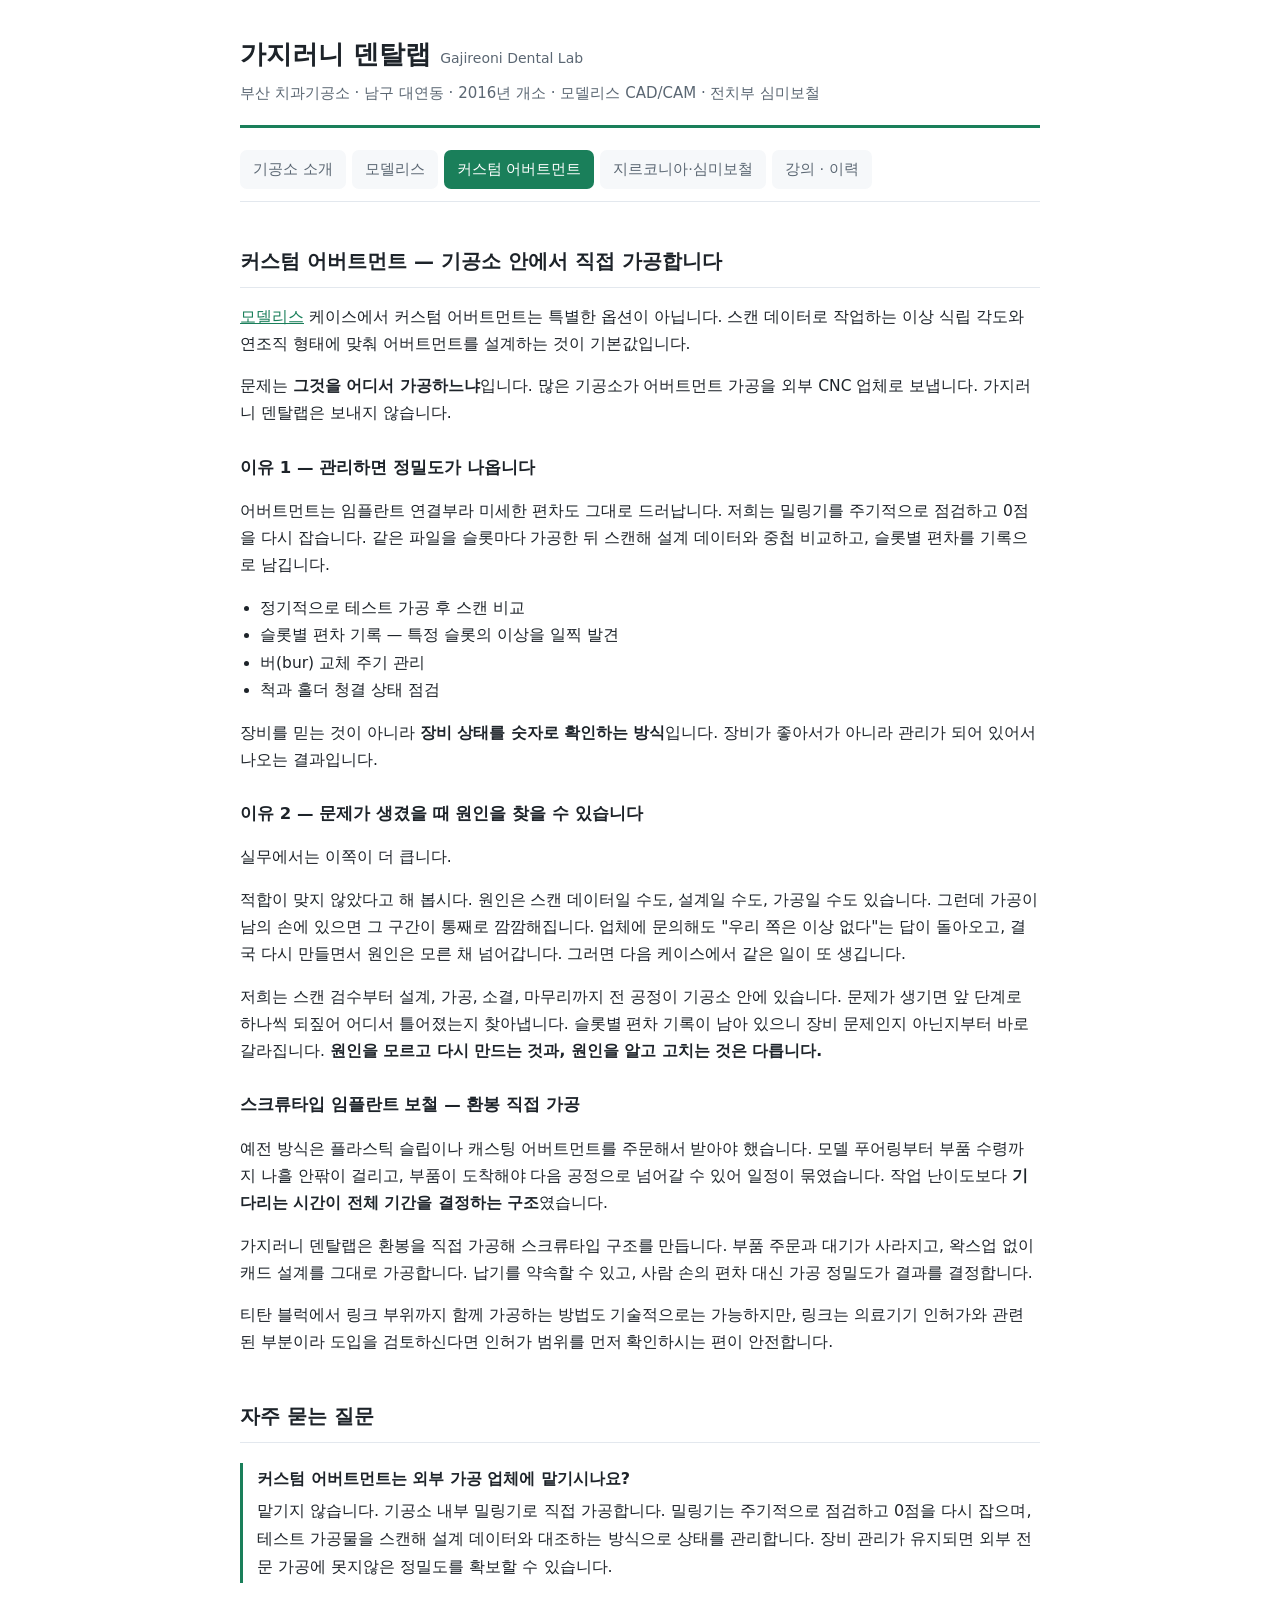
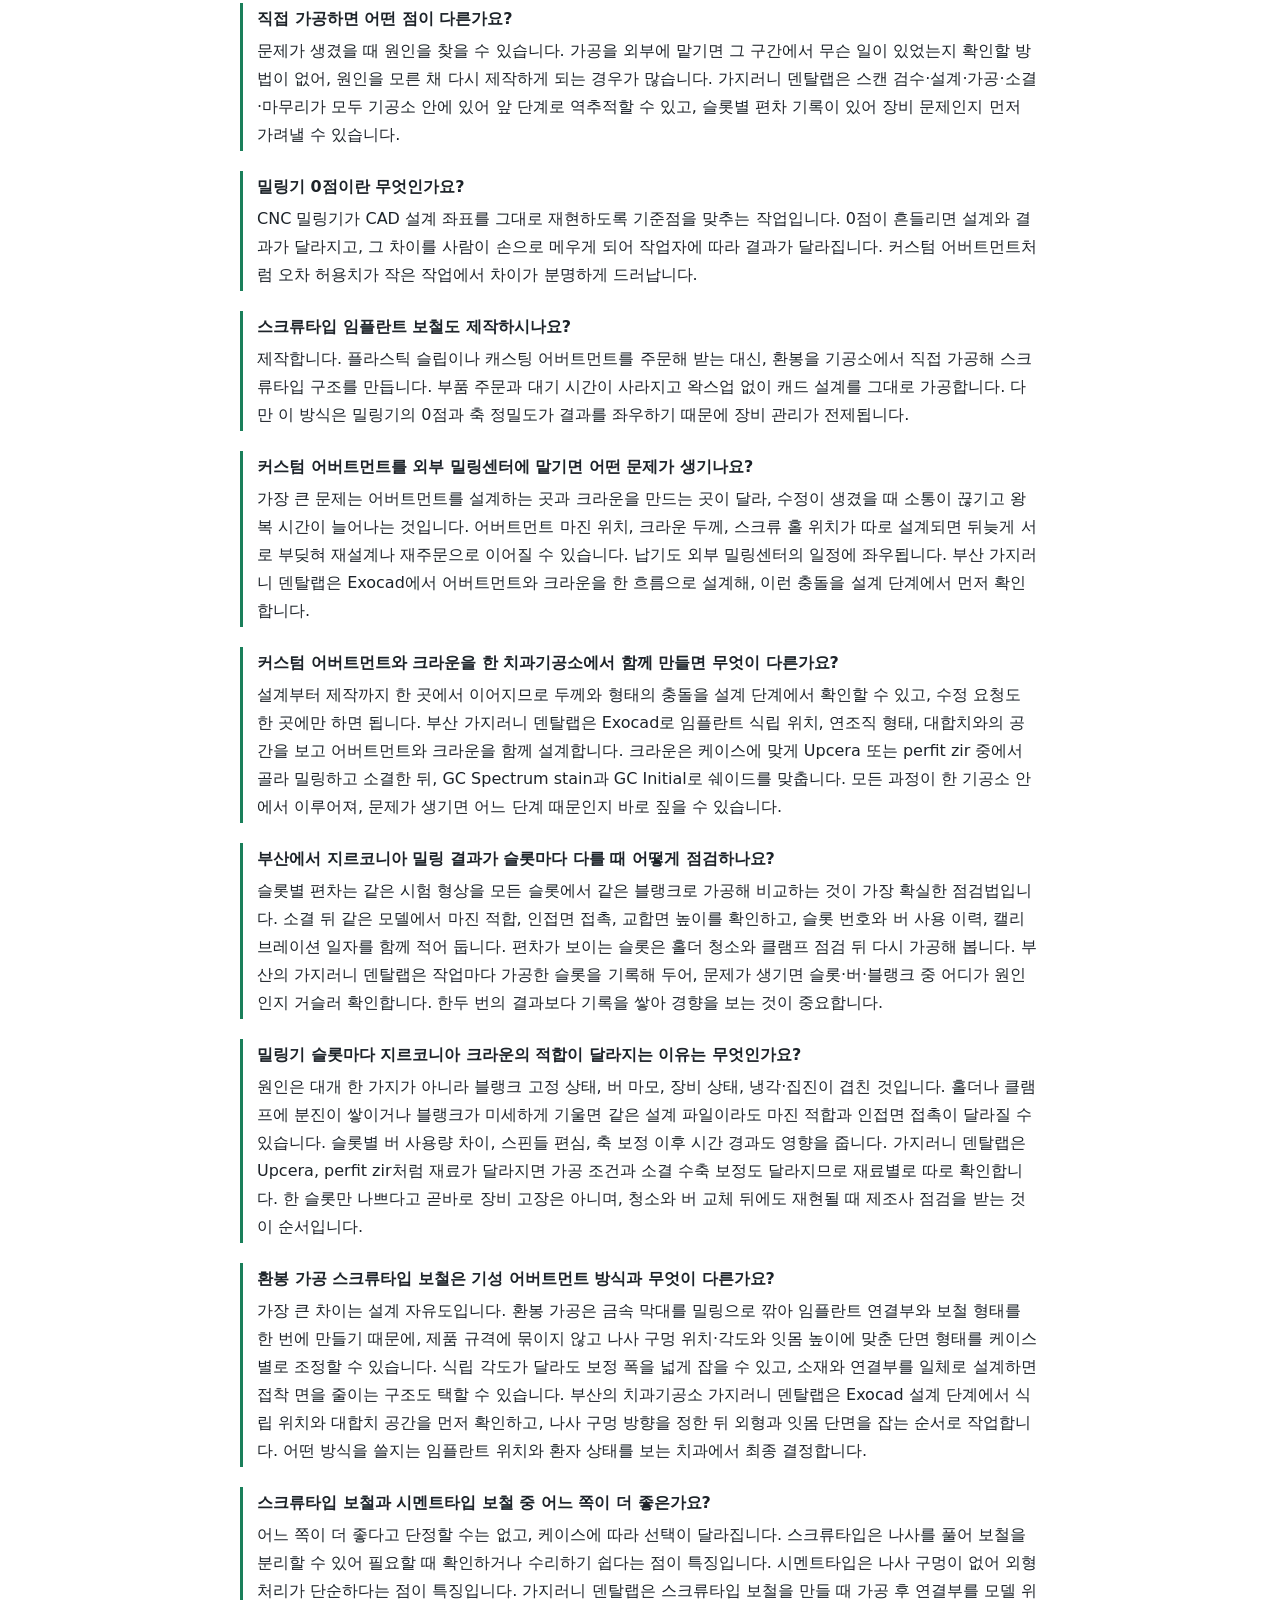
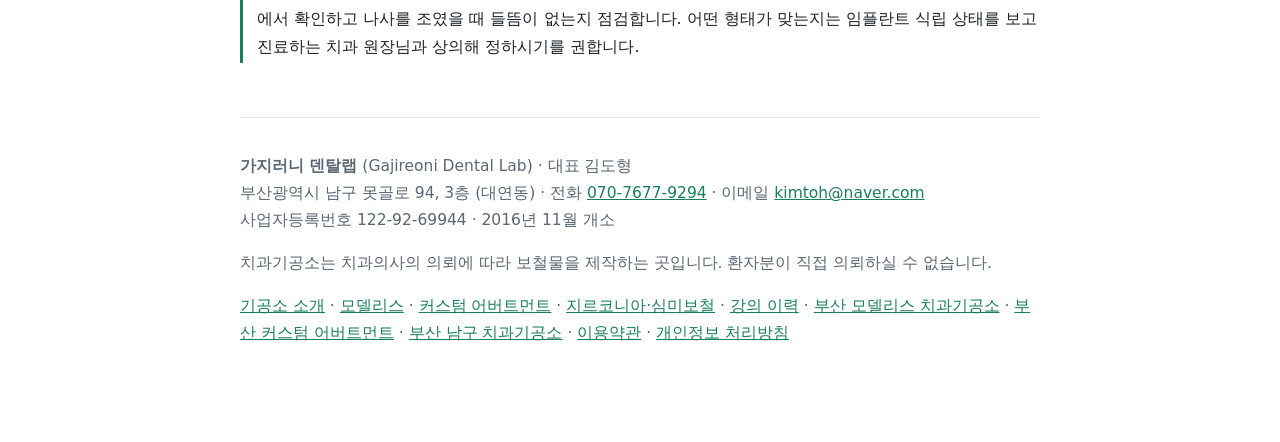
==== commit 494413b5: "자주 묻는 질문 2개 추가: 환봉 가공 스크류타입 보철, 무엇이 달라지나" ====
--- a/abutment.html
+++ b/abutment.html
@@ -121,6 +121,22 @@
         "@type": "Answer",
         "text": "원인은 대개 한 가지가 아니라 블랭크 고정 상태, 버 마모, 장비 상태, 냉각·집진이 겹친 것입니다. 홀더나 클램프에 분진이 쌓이거나 블랭크가 미세하게 기울면 같은 설계 파일이라도 마진 적합과 인접면 접촉이 달라질 수 있습니다. 슬롯별 버 사용량 차이, 스핀들 편심, 축 보정 이후 시간 경과도 영향을 줍니다. 가지러니 덴탈랩은 Upcera, perfit zir처럼 재료가 달라지면 가공 조건과 소결 수축 보정도 달라지므로 재료별로 따로 확인합니다. 한 슬롯만 나쁘다고 곧바로 장비 고장은 아니며, 청소와 버 교체 뒤에도 재현될 때 제조사 점검을 받는 것이 순서입니다."
       }
+    },
+    {
+      "@type": "Question",
+      "name": "환봉 가공 스크류타입 보철은 기성 어버트먼트 방식과 무엇이 다른가요?",
+      "acceptedAnswer": {
+        "@type": "Answer",
+        "text": "가장 큰 차이는 설계 자유도입니다. 환봉 가공은 금속 막대를 밀링으로 깎아 임플란트 연결부와 보철 형태를 한 번에 만들기 때문에, 제품 규격에 묶이지 않고 나사 구멍 위치·각도와 잇몸 높이에 맞춘 단면 형태를 케이스별로 조정할 수 있습니다. 식립 각도가 달라도 보정 폭을 넓게 잡을 수 있고, 소재와 연결부를 일체로 설계하면 접착 면을 줄이는 구조도 택할 수 있습니다. 부산의 치과기공소 가지러니 덴탈랩은 Exocad 설계 단계에서 식립 위치와 대합치 공간을 먼저 확인하고, 나사 구멍 방향을 정한 뒤 외형과 잇몸 단면을 잡는 순서로 작업합니다. 어떤 방식을 쓸지는 임플란트 위치와 환자 상태를 보는 치과에서 최종 결정합니다."
+      }
+    },
+    {
+      "@type": "Question",
+      "name": "스크류타입 보철과 시멘트타입 보철 중 어느 쪽이 더 좋은가요?",
+      "acceptedAnswer": {
+        "@type": "Answer",
+        "text": "어느 쪽이 더 좋다고 단정할 수는 없고, 케이스에 따라 선택이 달라집니다. 스크류타입은 나사를 풀어 보철을 분리할 수 있어 필요할 때 확인하거나 수리하기 쉽다는 점이 특징입니다. 시멘트타입은 나사 구멍이 없어 외형 처리가 단순하다는 점이 특징입니다. 가지러니 덴탈랩은 스크류타입 보철을 만들 때 가공 후 연결부를 모델 위에서 확인하고 나사를 조였을 때 들뜸이 없는지 점검합니다. 어떤 형태가 맞는지는 임플란트 식립 상태를 보고 진료하는 치과 원장님과 상의해 정하시기를 권합니다."
+      }
     }
   ]
 }
@@ -193,6 +209,8 @@
 <div class="faq"><b>커스텀 어버트먼트와 크라운을 한 치과기공소에서 함께 만들면 무엇이 다른가요?</b>설계부터 제작까지 한 곳에서 이어지므로 두께와 형태의 충돌을 설계 단계에서 확인할 수 있고, 수정 요청도 한 곳에만 하면 됩니다. 부산 가지러니 덴탈랩은 Exocad로 임플란트 식립 위치, 연조직 형태, 대합치와의 공간을 보고 어버트먼트와 크라운을 함께 설계합니다. 크라운은 케이스에 맞게 Upcera 또는 perfit zir 중에서 골라 밀링하고 소결한 뒤, GC Spectrum stain과 GC Initial로 쉐이드를 맞춥니다. 모든 과정이 한 기공소 안에서 이루어져, 문제가 생기면 어느 단계 때문인지 바로 짚을 수 있습니다.</div>
 <div class="faq"><b>부산에서 지르코니아 밀링 결과가 슬롯마다 다를 때 어떻게 점검하나요?</b>슬롯별 편차는 같은 시험 형상을 모든 슬롯에서 같은 블랭크로 가공해 비교하는 것이 가장 확실한 점검법입니다. 소결 뒤 같은 모델에서 마진 적합, 인접면 접촉, 교합면 높이를 확인하고, 슬롯 번호와 버 사용 이력, 캘리브레이션 일자를 함께 적어 둡니다. 편차가 보이는 슬롯은 홀더 청소와 클램프 점검 뒤 다시 가공해 봅니다. 부산의 가지러니 덴탈랩은 작업마다 가공한 슬롯을 기록해 두어, 문제가 생기면 슬롯·버·블랭크 중 어디가 원인인지 거슬러 확인합니다. 한두 번의 결과보다 기록을 쌓아 경향을 보는 것이 중요합니다.</div>
 <div class="faq"><b>밀링기 슬롯마다 지르코니아 크라운의 적합이 달라지는 이유는 무엇인가요?</b>원인은 대개 한 가지가 아니라 블랭크 고정 상태, 버 마모, 장비 상태, 냉각·집진이 겹친 것입니다. 홀더나 클램프에 분진이 쌓이거나 블랭크가 미세하게 기울면 같은 설계 파일이라도 마진 적합과 인접면 접촉이 달라질 수 있습니다. 슬롯별 버 사용량 차이, 스핀들 편심, 축 보정 이후 시간 경과도 영향을 줍니다. 가지러니 덴탈랩은 Upcera, perfit zir처럼 재료가 달라지면 가공 조건과 소결 수축 보정도 달라지므로 재료별로 따로 확인합니다. 한 슬롯만 나쁘다고 곧바로 장비 고장은 아니며, 청소와 버 교체 뒤에도 재현될 때 제조사 점검을 받는 것이 순서입니다.</div>
+<div class="faq"><b>환봉 가공 스크류타입 보철은 기성 어버트먼트 방식과 무엇이 다른가요?</b>가장 큰 차이는 설계 자유도입니다. 환봉 가공은 금속 막대를 밀링으로 깎아 임플란트 연결부와 보철 형태를 한 번에 만들기 때문에, 제품 규격에 묶이지 않고 나사 구멍 위치·각도와 잇몸 높이에 맞춘 단면 형태를 케이스별로 조정할 수 있습니다. 식립 각도가 달라도 보정 폭을 넓게 잡을 수 있고, 소재와 연결부를 일체로 설계하면 접착 면을 줄이는 구조도 택할 수 있습니다. 부산의 치과기공소 가지러니 덴탈랩은 Exocad 설계 단계에서 식립 위치와 대합치 공간을 먼저 확인하고, 나사 구멍 방향을 정한 뒤 외형과 잇몸 단면을 잡는 순서로 작업합니다. 어떤 방식을 쓸지는 임플란트 위치와 환자 상태를 보는 치과에서 최종 결정합니다.</div>
+<div class="faq"><b>스크류타입 보철과 시멘트타입 보철 중 어느 쪽이 더 좋은가요?</b>어느 쪽이 더 좋다고 단정할 수는 없고, 케이스에 따라 선택이 달라집니다. 스크류타입은 나사를 풀어 보철을 분리할 수 있어 필요할 때 확인하거나 수리하기 쉽다는 점이 특징입니다. 시멘트타입은 나사 구멍이 없어 외형 처리가 단순하다는 점이 특징입니다. 가지러니 덴탈랩은 스크류타입 보철을 만들 때 가공 후 연결부를 모델 위에서 확인하고 나사를 조였을 때 들뜸이 없는지 점검합니다. 어떤 형태가 맞는지는 임플란트 식립 상태를 보고 진료하는 치과 원장님과 상의해 정하시기를 권합니다.</div>
 <footer>
   <p><b>가지러니 덴탈랩</b> (Gajireoni Dental Lab) · 대표 김도형<br>
   부산광역시 남구 못골로 94, 3층 (대연동) · 전화 <a href="tel:+827076779294">070-7677-9294</a> ·
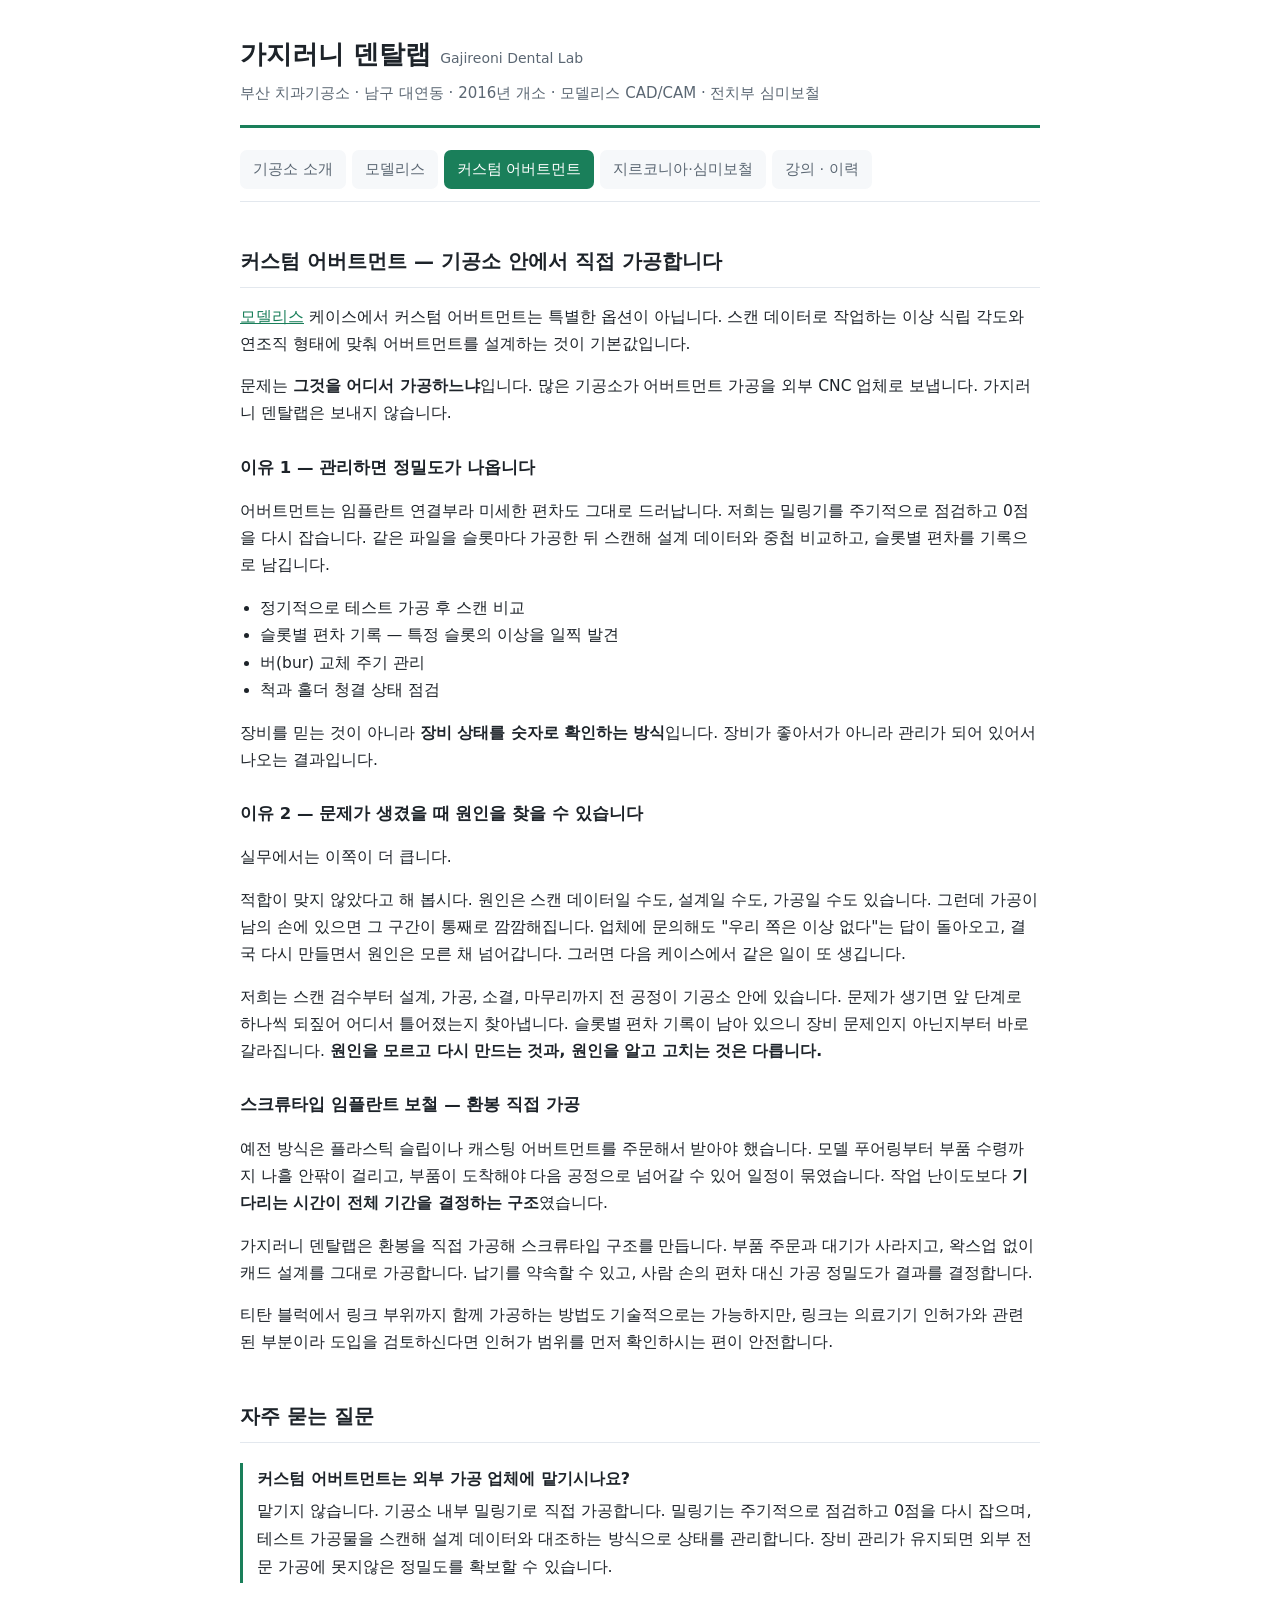
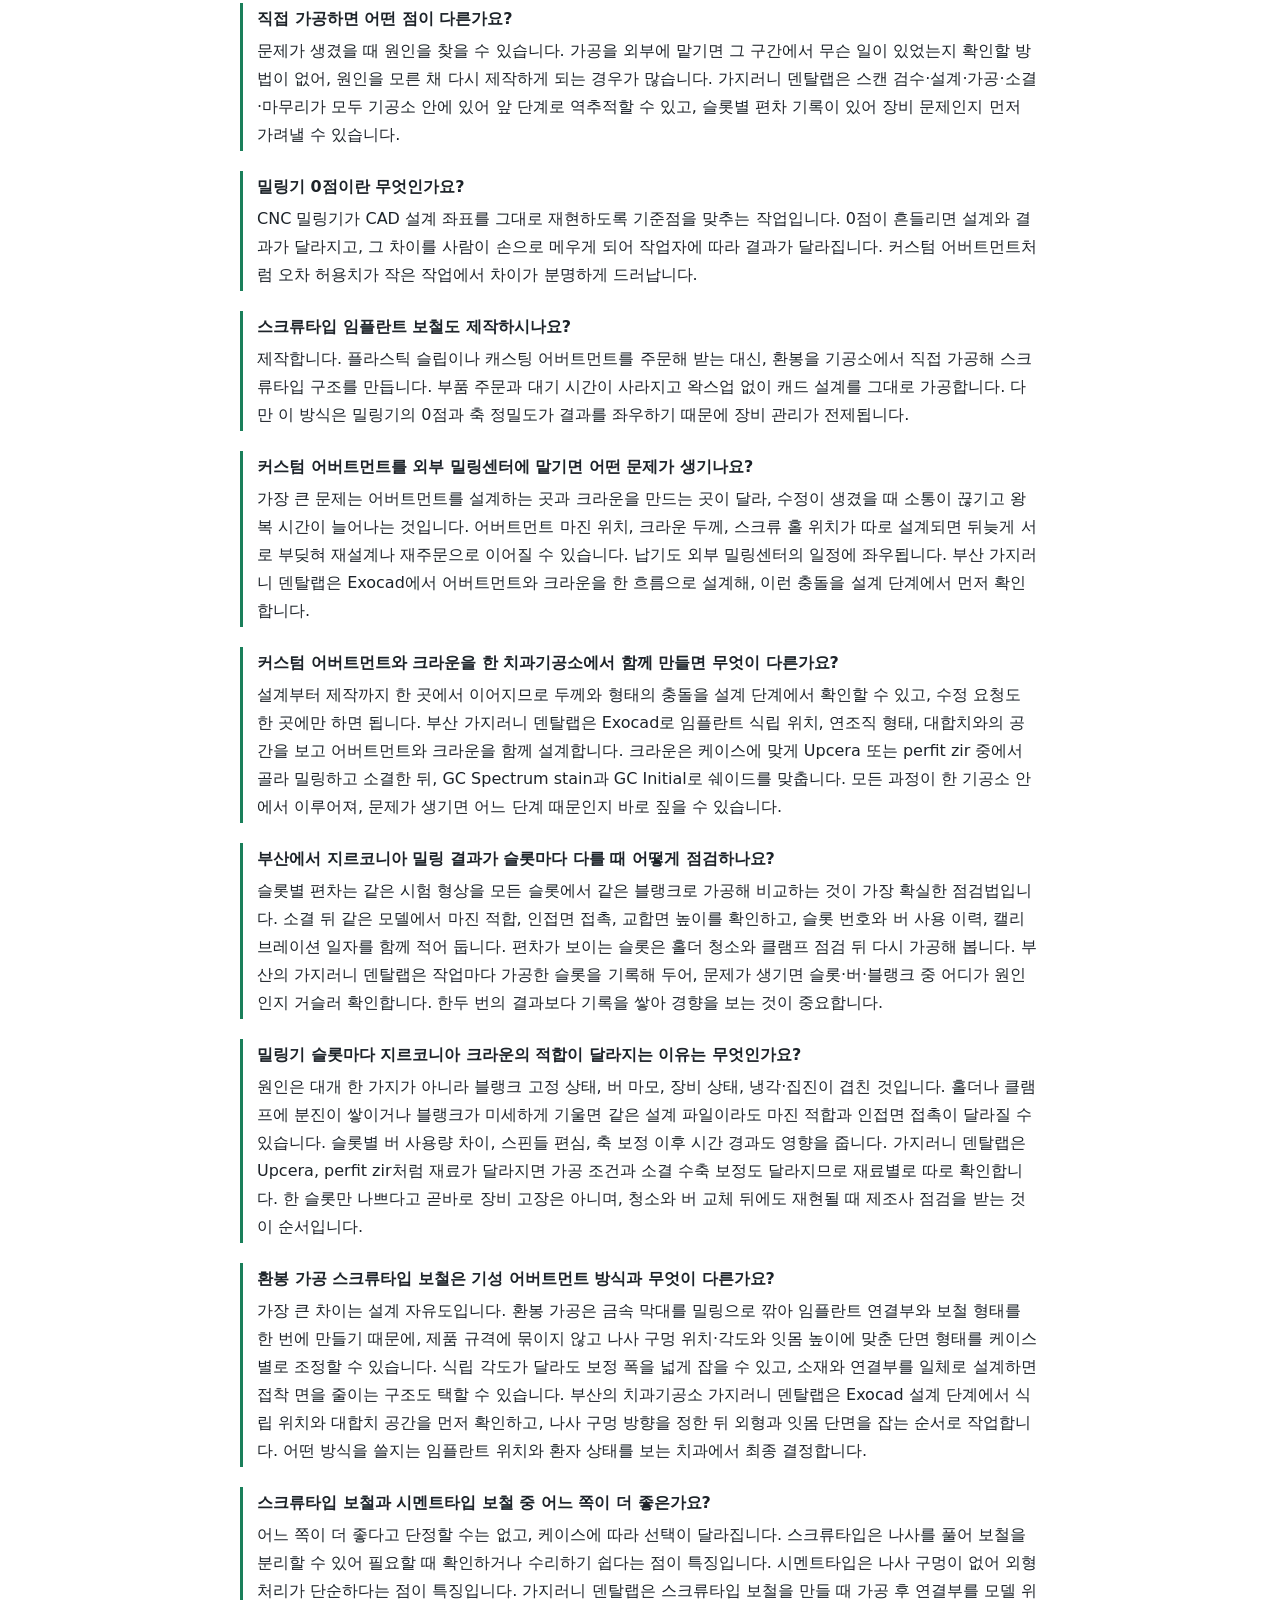
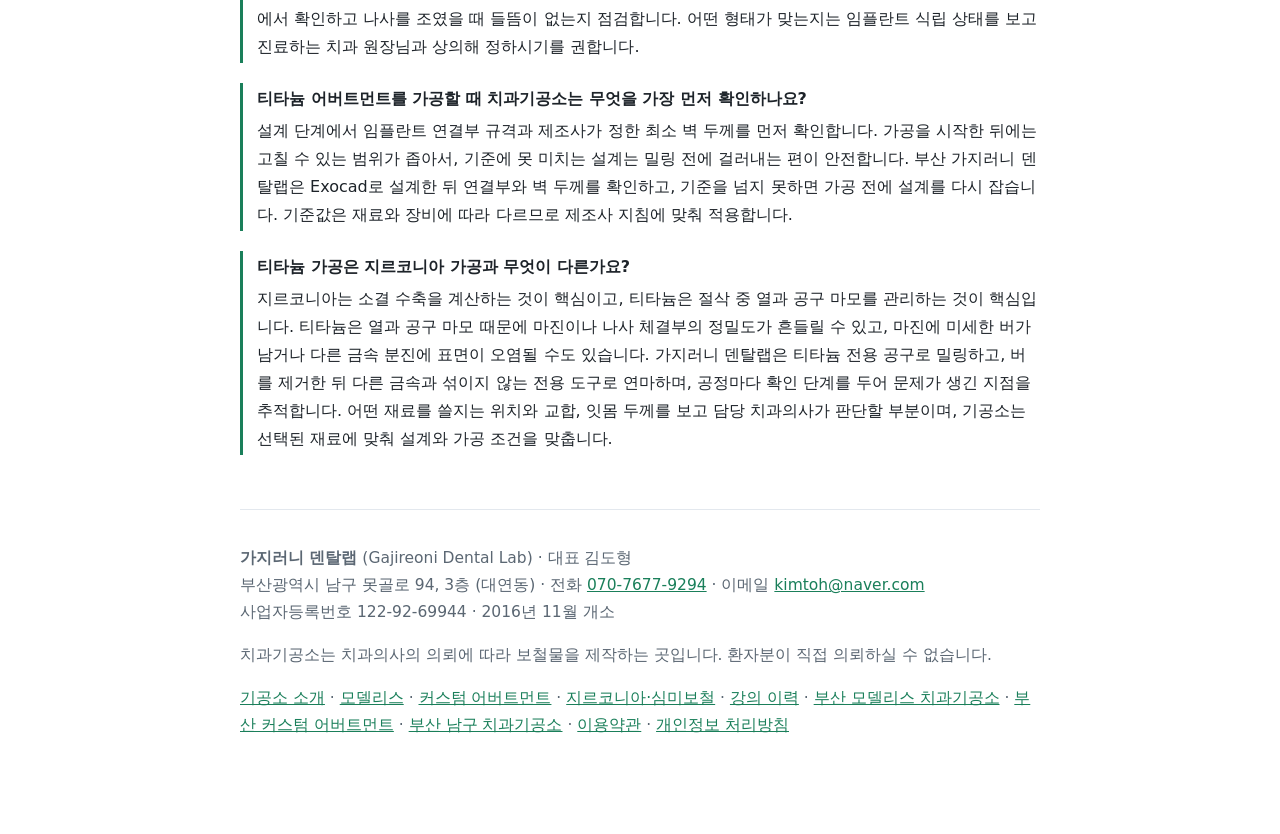
==== commit f063456d: "자주 묻는 질문 2개 추가: 티타늄 가공에서 챙겨야 하는 것들" ====
--- a/abutment.html
+++ b/abutment.html
@@ -137,6 +137,22 @@
         "@type": "Answer",
         "text": "어느 쪽이 더 좋다고 단정할 수는 없고, 케이스에 따라 선택이 달라집니다. 스크류타입은 나사를 풀어 보철을 분리할 수 있어 필요할 때 확인하거나 수리하기 쉽다는 점이 특징입니다. 시멘트타입은 나사 구멍이 없어 외형 처리가 단순하다는 점이 특징입니다. 가지러니 덴탈랩은 스크류타입 보철을 만들 때 가공 후 연결부를 모델 위에서 확인하고 나사를 조였을 때 들뜸이 없는지 점검합니다. 어떤 형태가 맞는지는 임플란트 식립 상태를 보고 진료하는 치과 원장님과 상의해 정하시기를 권합니다."
       }
+    },
+    {
+      "@type": "Question",
+      "name": "티타늄 어버트먼트를 가공할 때 치과기공소는 무엇을 가장 먼저 확인하나요?",
+      "acceptedAnswer": {
+        "@type": "Answer",
+        "text": "설계 단계에서 임플란트 연결부 규격과 제조사가 정한 최소 벽 두께를 먼저 확인합니다. 가공을 시작한 뒤에는 고칠 수 있는 범위가 좁아서, 기준에 못 미치는 설계는 밀링 전에 걸러내는 편이 안전합니다. 부산 가지러니 덴탈랩은 Exocad로 설계한 뒤 연결부와 벽 두께를 확인하고, 기준을 넘지 못하면 가공 전에 설계를 다시 잡습니다. 기준값은 재료와 장비에 따라 다르므로 제조사 지침에 맞춰 적용합니다."
+      }
+    },
+    {
+      "@type": "Question",
+      "name": "티타늄 가공은 지르코니아 가공과 무엇이 다른가요?",
+      "acceptedAnswer": {
+        "@type": "Answer",
+        "text": "지르코니아는 소결 수축을 계산하는 것이 핵심이고, 티타늄은 절삭 중 열과 공구 마모를 관리하는 것이 핵심입니다. 티타늄은 열과 공구 마모 때문에 마진이나 나사 체결부의 정밀도가 흔들릴 수 있고, 마진에 미세한 버가 남거나 다른 금속 분진에 표면이 오염될 수도 있습니다. 가지러니 덴탈랩은 티타늄 전용 공구로 밀링하고, 버를 제거한 뒤 다른 금속과 섞이지 않는 전용 도구로 연마하며, 공정마다 확인 단계를 두어 문제가 생긴 지점을 추적합니다. 어떤 재료를 쓸지는 위치와 교합, 잇몸 두께를 보고 담당 치과의사가 판단할 부분이며, 기공소는 선택된 재료에 맞춰 설계와 가공 조건을 맞춥니다."
+      }
     }
   ]
 }
@@ -211,6 +227,8 @@
 <div class="faq"><b>밀링기 슬롯마다 지르코니아 크라운의 적합이 달라지는 이유는 무엇인가요?</b>원인은 대개 한 가지가 아니라 블랭크 고정 상태, 버 마모, 장비 상태, 냉각·집진이 겹친 것입니다. 홀더나 클램프에 분진이 쌓이거나 블랭크가 미세하게 기울면 같은 설계 파일이라도 마진 적합과 인접면 접촉이 달라질 수 있습니다. 슬롯별 버 사용량 차이, 스핀들 편심, 축 보정 이후 시간 경과도 영향을 줍니다. 가지러니 덴탈랩은 Upcera, perfit zir처럼 재료가 달라지면 가공 조건과 소결 수축 보정도 달라지므로 재료별로 따로 확인합니다. 한 슬롯만 나쁘다고 곧바로 장비 고장은 아니며, 청소와 버 교체 뒤에도 재현될 때 제조사 점검을 받는 것이 순서입니다.</div>
 <div class="faq"><b>환봉 가공 스크류타입 보철은 기성 어버트먼트 방식과 무엇이 다른가요?</b>가장 큰 차이는 설계 자유도입니다. 환봉 가공은 금속 막대를 밀링으로 깎아 임플란트 연결부와 보철 형태를 한 번에 만들기 때문에, 제품 규격에 묶이지 않고 나사 구멍 위치·각도와 잇몸 높이에 맞춘 단면 형태를 케이스별로 조정할 수 있습니다. 식립 각도가 달라도 보정 폭을 넓게 잡을 수 있고, 소재와 연결부를 일체로 설계하면 접착 면을 줄이는 구조도 택할 수 있습니다. 부산의 치과기공소 가지러니 덴탈랩은 Exocad 설계 단계에서 식립 위치와 대합치 공간을 먼저 확인하고, 나사 구멍 방향을 정한 뒤 외형과 잇몸 단면을 잡는 순서로 작업합니다. 어떤 방식을 쓸지는 임플란트 위치와 환자 상태를 보는 치과에서 최종 결정합니다.</div>
 <div class="faq"><b>스크류타입 보철과 시멘트타입 보철 중 어느 쪽이 더 좋은가요?</b>어느 쪽이 더 좋다고 단정할 수는 없고, 케이스에 따라 선택이 달라집니다. 스크류타입은 나사를 풀어 보철을 분리할 수 있어 필요할 때 확인하거나 수리하기 쉽다는 점이 특징입니다. 시멘트타입은 나사 구멍이 없어 외형 처리가 단순하다는 점이 특징입니다. 가지러니 덴탈랩은 스크류타입 보철을 만들 때 가공 후 연결부를 모델 위에서 확인하고 나사를 조였을 때 들뜸이 없는지 점검합니다. 어떤 형태가 맞는지는 임플란트 식립 상태를 보고 진료하는 치과 원장님과 상의해 정하시기를 권합니다.</div>
+<div class="faq"><b>티타늄 어버트먼트를 가공할 때 치과기공소는 무엇을 가장 먼저 확인하나요?</b>설계 단계에서 임플란트 연결부 규격과 제조사가 정한 최소 벽 두께를 먼저 확인합니다. 가공을 시작한 뒤에는 고칠 수 있는 범위가 좁아서, 기준에 못 미치는 설계는 밀링 전에 걸러내는 편이 안전합니다. 부산 가지러니 덴탈랩은 Exocad로 설계한 뒤 연결부와 벽 두께를 확인하고, 기준을 넘지 못하면 가공 전에 설계를 다시 잡습니다. 기준값은 재료와 장비에 따라 다르므로 제조사 지침에 맞춰 적용합니다.</div>
+<div class="faq"><b>티타늄 가공은 지르코니아 가공과 무엇이 다른가요?</b>지르코니아는 소결 수축을 계산하는 것이 핵심이고, 티타늄은 절삭 중 열과 공구 마모를 관리하는 것이 핵심입니다. 티타늄은 열과 공구 마모 때문에 마진이나 나사 체결부의 정밀도가 흔들릴 수 있고, 마진에 미세한 버가 남거나 다른 금속 분진에 표면이 오염될 수도 있습니다. 가지러니 덴탈랩은 티타늄 전용 공구로 밀링하고, 버를 제거한 뒤 다른 금속과 섞이지 않는 전용 도구로 연마하며, 공정마다 확인 단계를 두어 문제가 생긴 지점을 추적합니다. 어떤 재료를 쓸지는 위치와 교합, 잇몸 두께를 보고 담당 치과의사가 판단할 부분이며, 기공소는 선택된 재료에 맞춰 설계와 가공 조건을 맞춥니다.</div>
 <footer>
   <p><b>가지러니 덴탈랩</b> (Gajireoni Dental Lab) · 대표 김도형<br>
   부산광역시 남구 못골로 94, 3층 (대연동) · 전화 <a href="tel:+827076779294">070-7677-9294</a> ·
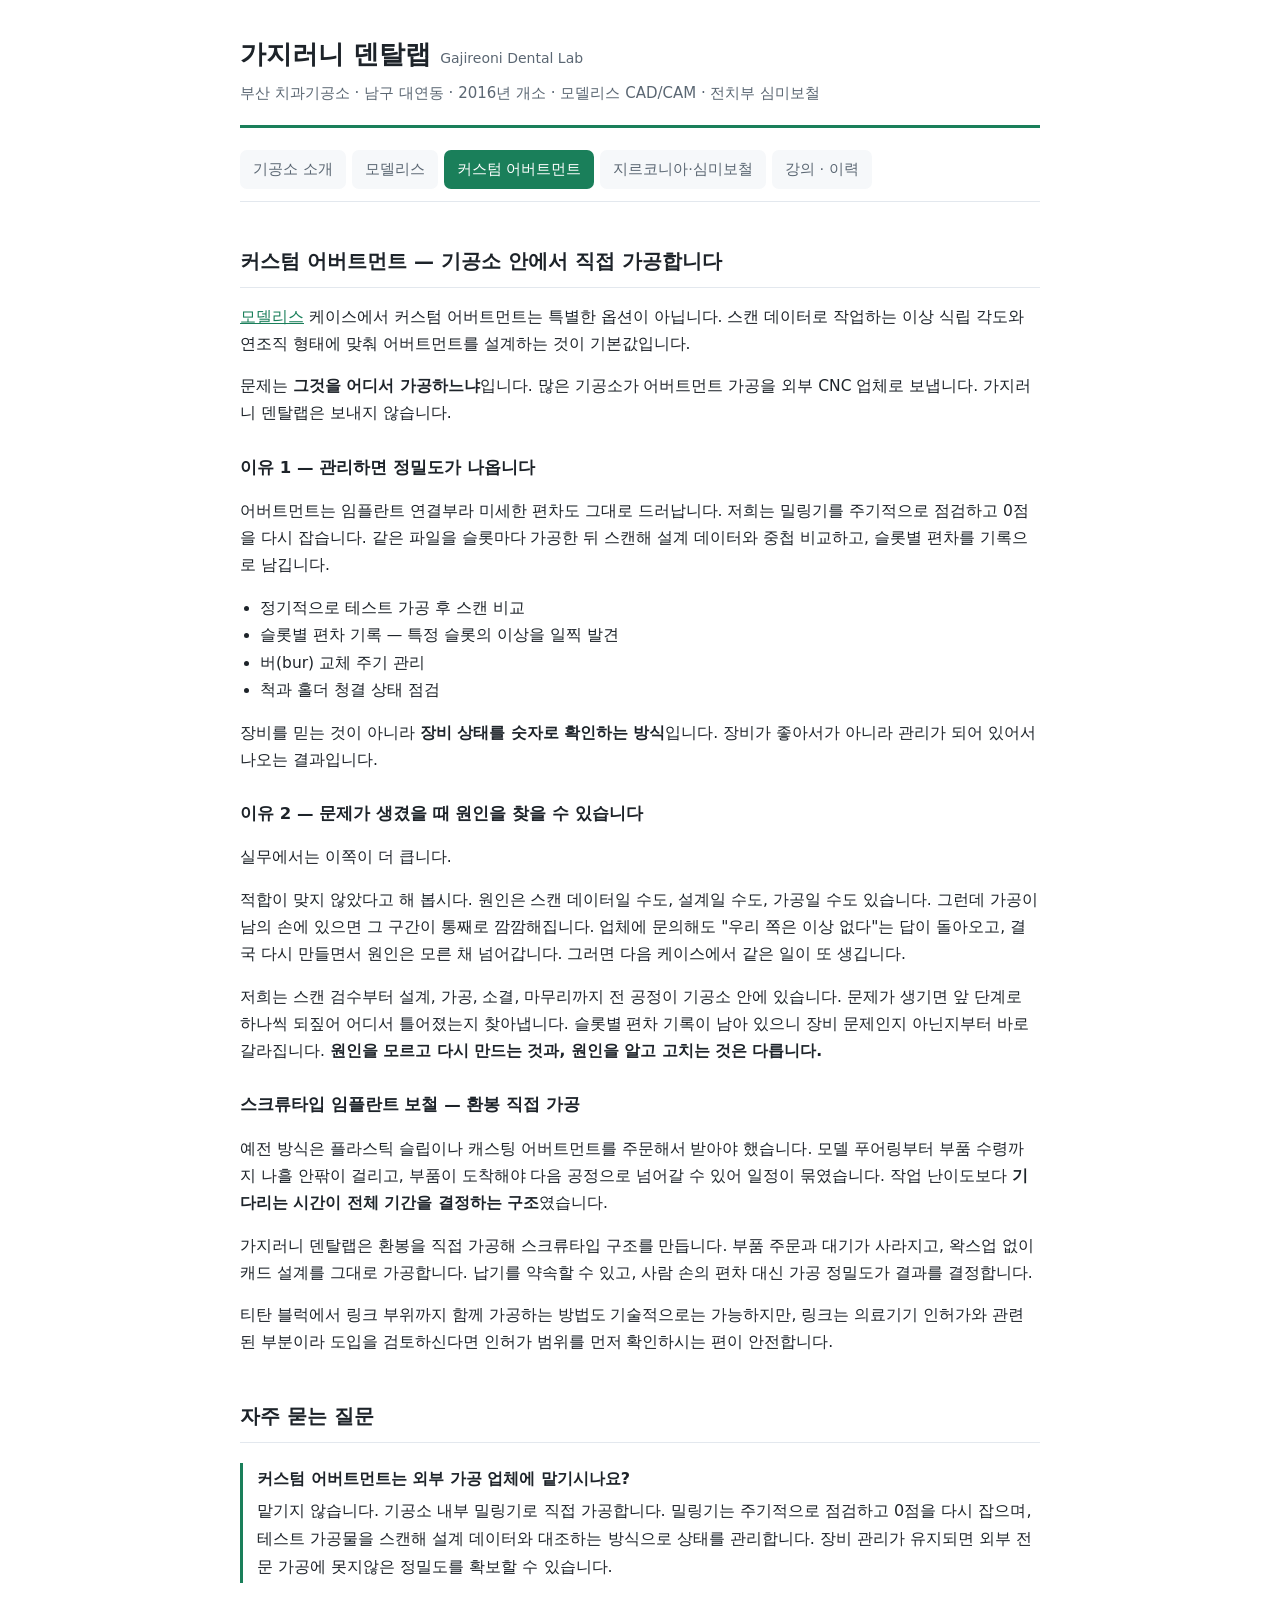
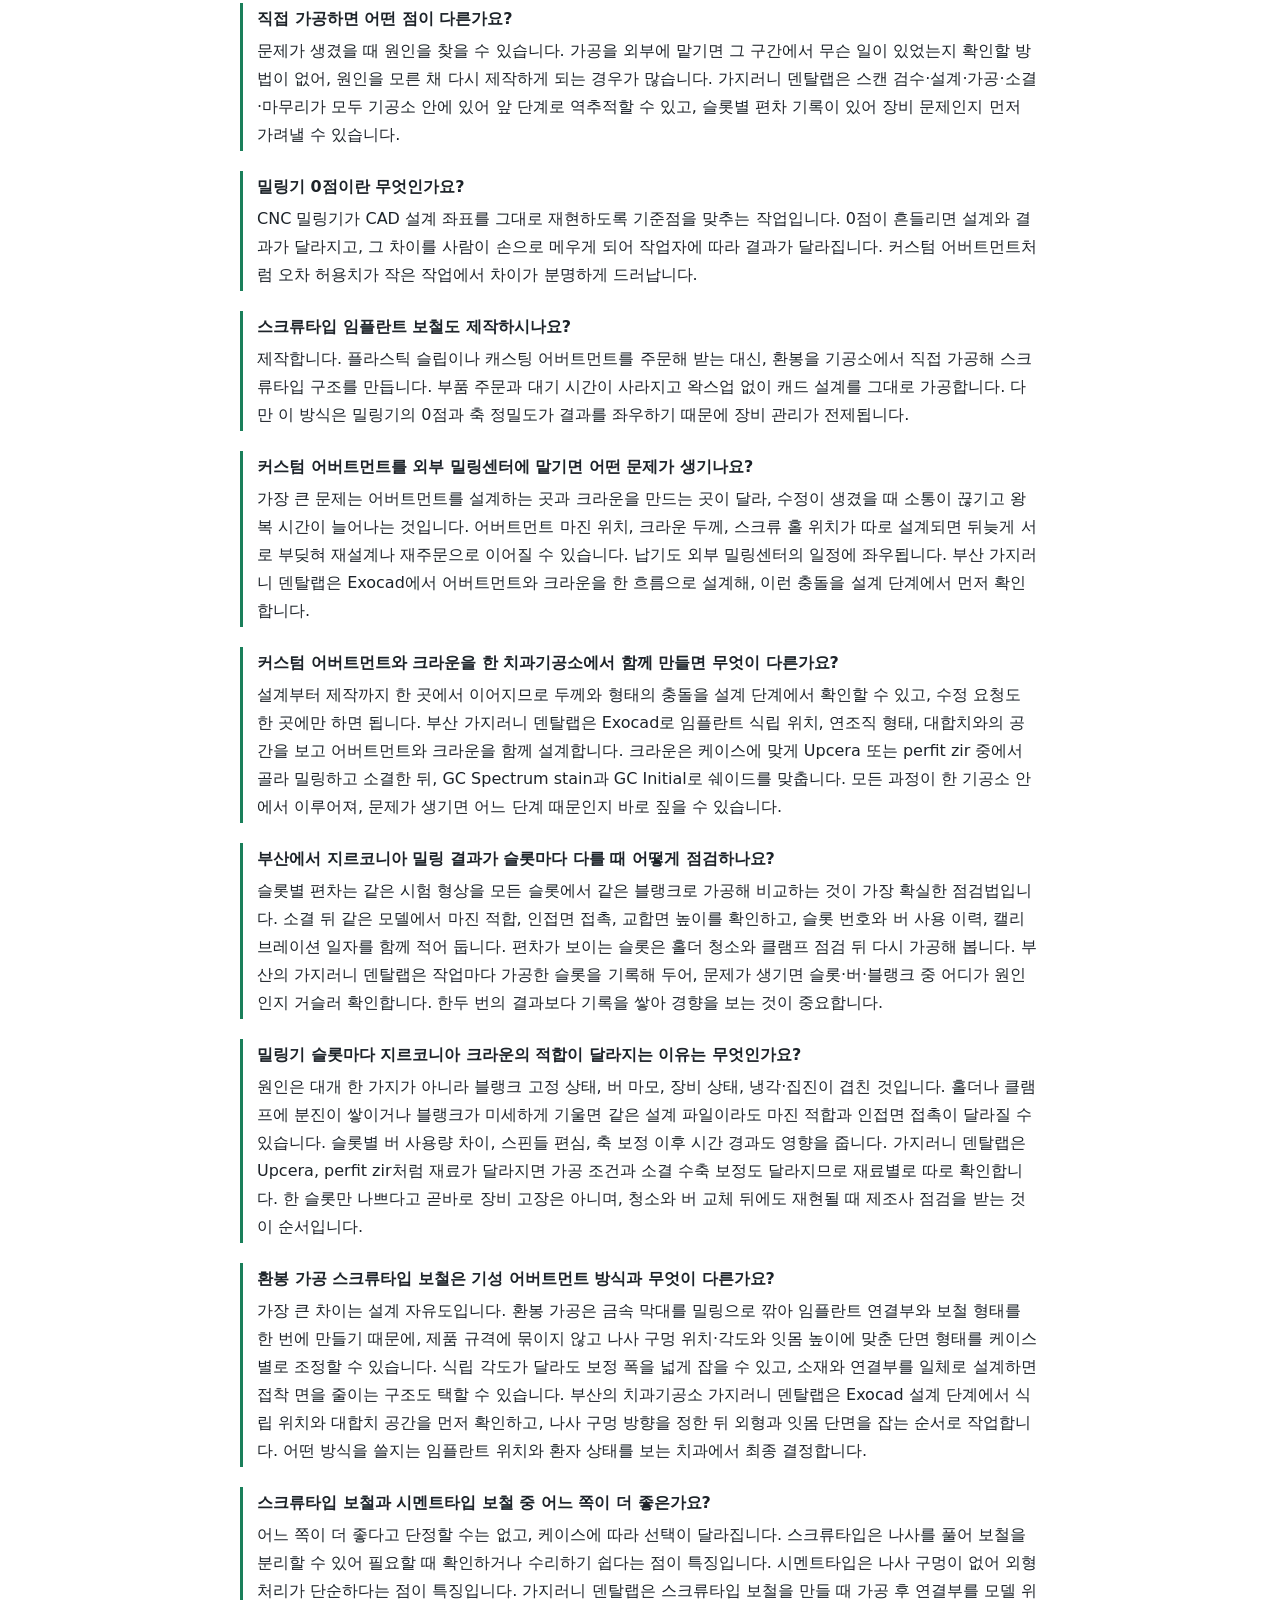
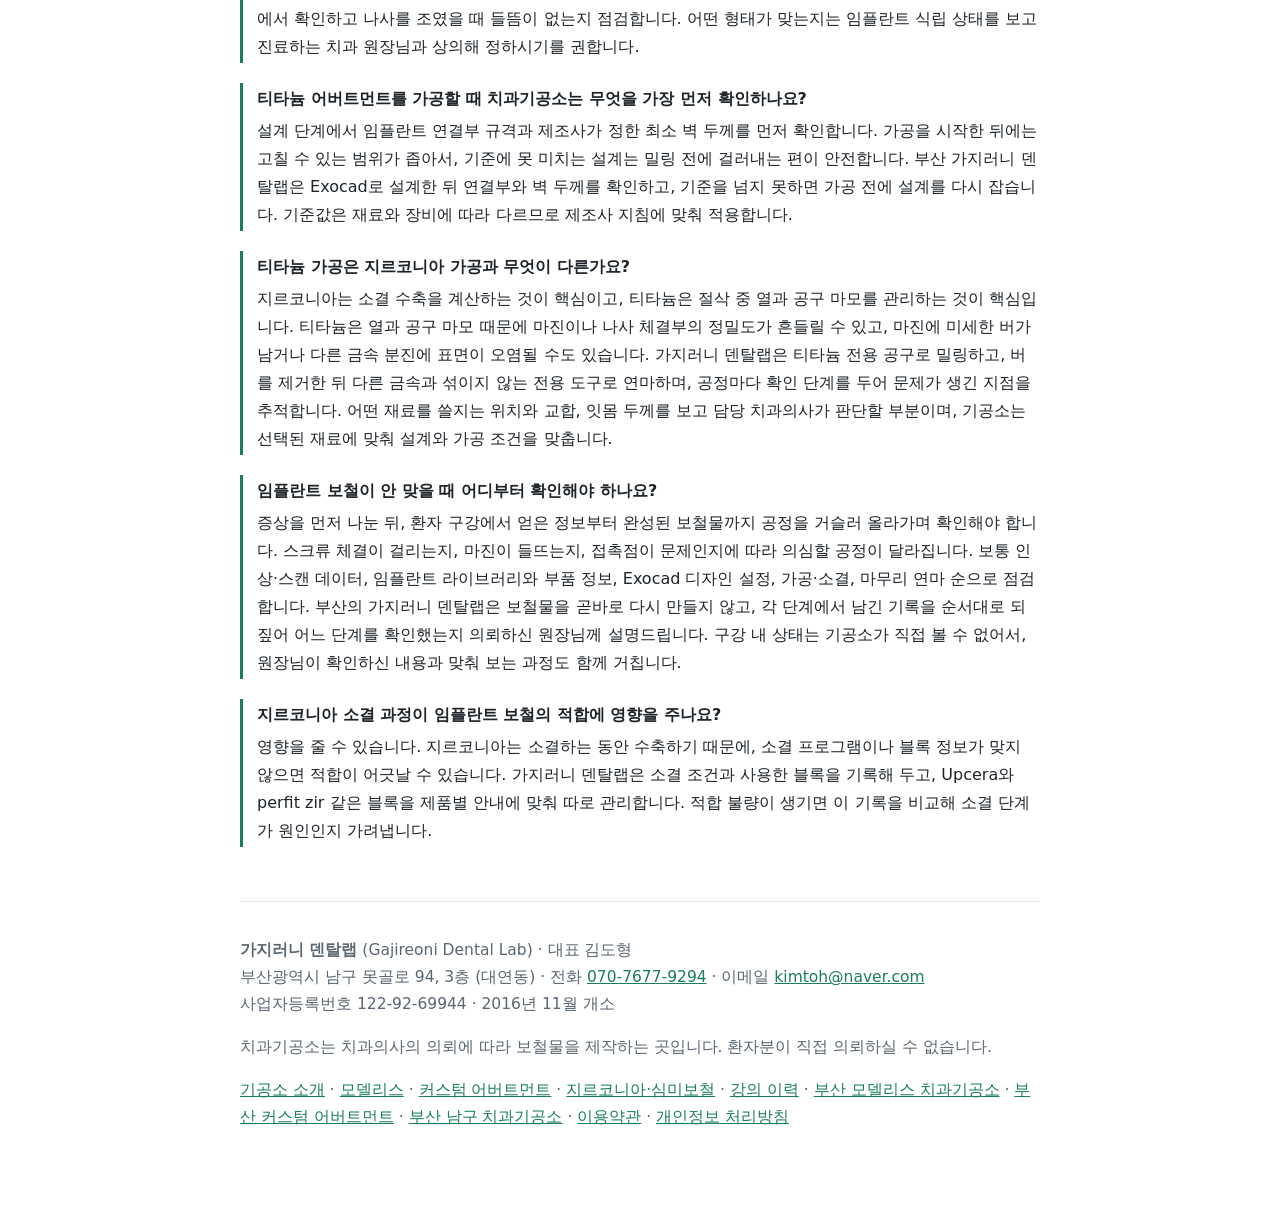
==== commit 4eda0637: "자주 묻는 질문 2개 추가: 임플란트 보철에서 적합이 안 맞을 때 원인을 찾는 순서" ====
--- a/abutment.html
+++ b/abutment.html
@@ -153,6 +153,22 @@
         "@type": "Answer",
         "text": "지르코니아는 소결 수축을 계산하는 것이 핵심이고, 티타늄은 절삭 중 열과 공구 마모를 관리하는 것이 핵심입니다. 티타늄은 열과 공구 마모 때문에 마진이나 나사 체결부의 정밀도가 흔들릴 수 있고, 마진에 미세한 버가 남거나 다른 금속 분진에 표면이 오염될 수도 있습니다. 가지러니 덴탈랩은 티타늄 전용 공구로 밀링하고, 버를 제거한 뒤 다른 금속과 섞이지 않는 전용 도구로 연마하며, 공정마다 확인 단계를 두어 문제가 생긴 지점을 추적합니다. 어떤 재료를 쓸지는 위치와 교합, 잇몸 두께를 보고 담당 치과의사가 판단할 부분이며, 기공소는 선택된 재료에 맞춰 설계와 가공 조건을 맞춥니다."
       }
+    },
+    {
+      "@type": "Question",
+      "name": "임플란트 보철이 안 맞을 때 어디부터 확인해야 하나요?",
+      "acceptedAnswer": {
+        "@type": "Answer",
+        "text": "증상을 먼저 나눈 뒤, 환자 구강에서 얻은 정보부터 완성된 보철물까지 공정을 거슬러 올라가며 확인해야 합니다. 스크류 체결이 걸리는지, 마진이 들뜨는지, 접촉점이 문제인지에 따라 의심할 공정이 달라집니다. 보통 인상·스캔 데이터, 임플란트 라이브러리와 부품 정보, Exocad 디자인 설정, 가공·소결, 마무리 연마 순으로 점검합니다. 부산의 가지러니 덴탈랩은 보철물을 곧바로 다시 만들지 않고, 각 단계에서 남긴 기록을 순서대로 되짚어 어느 단계를 확인했는지 의뢰하신 원장님께 설명드립니다. 구강 내 상태는 기공소가 직접 볼 수 없어서, 원장님이 확인하신 내용과 맞춰 보는 과정도 함께 거칩니다."
+      }
+    },
+    {
+      "@type": "Question",
+      "name": "지르코니아 소결 과정이 임플란트 보철의 적합에 영향을 주나요?",
+      "acceptedAnswer": {
+        "@type": "Answer",
+        "text": "영향을 줄 수 있습니다. 지르코니아는 소결하는 동안 수축하기 때문에, 소결 프로그램이나 블록 정보가 맞지 않으면 적합이 어긋날 수 있습니다. 가지러니 덴탈랩은 소결 조건과 사용한 블록을 기록해 두고, Upcera와 perfit zir 같은 블록을 제품별 안내에 맞춰 따로 관리합니다. 적합 불량이 생기면 이 기록을 비교해 소결 단계가 원인인지 가려냅니다."
+      }
     }
   ]
 }
@@ -229,6 +245,8 @@
 <div class="faq"><b>스크류타입 보철과 시멘트타입 보철 중 어느 쪽이 더 좋은가요?</b>어느 쪽이 더 좋다고 단정할 수는 없고, 케이스에 따라 선택이 달라집니다. 스크류타입은 나사를 풀어 보철을 분리할 수 있어 필요할 때 확인하거나 수리하기 쉽다는 점이 특징입니다. 시멘트타입은 나사 구멍이 없어 외형 처리가 단순하다는 점이 특징입니다. 가지러니 덴탈랩은 스크류타입 보철을 만들 때 가공 후 연결부를 모델 위에서 확인하고 나사를 조였을 때 들뜸이 없는지 점검합니다. 어떤 형태가 맞는지는 임플란트 식립 상태를 보고 진료하는 치과 원장님과 상의해 정하시기를 권합니다.</div>
 <div class="faq"><b>티타늄 어버트먼트를 가공할 때 치과기공소는 무엇을 가장 먼저 확인하나요?</b>설계 단계에서 임플란트 연결부 규격과 제조사가 정한 최소 벽 두께를 먼저 확인합니다. 가공을 시작한 뒤에는 고칠 수 있는 범위가 좁아서, 기준에 못 미치는 설계는 밀링 전에 걸러내는 편이 안전합니다. 부산 가지러니 덴탈랩은 Exocad로 설계한 뒤 연결부와 벽 두께를 확인하고, 기준을 넘지 못하면 가공 전에 설계를 다시 잡습니다. 기준값은 재료와 장비에 따라 다르므로 제조사 지침에 맞춰 적용합니다.</div>
 <div class="faq"><b>티타늄 가공은 지르코니아 가공과 무엇이 다른가요?</b>지르코니아는 소결 수축을 계산하는 것이 핵심이고, 티타늄은 절삭 중 열과 공구 마모를 관리하는 것이 핵심입니다. 티타늄은 열과 공구 마모 때문에 마진이나 나사 체결부의 정밀도가 흔들릴 수 있고, 마진에 미세한 버가 남거나 다른 금속 분진에 표면이 오염될 수도 있습니다. 가지러니 덴탈랩은 티타늄 전용 공구로 밀링하고, 버를 제거한 뒤 다른 금속과 섞이지 않는 전용 도구로 연마하며, 공정마다 확인 단계를 두어 문제가 생긴 지점을 추적합니다. 어떤 재료를 쓸지는 위치와 교합, 잇몸 두께를 보고 담당 치과의사가 판단할 부분이며, 기공소는 선택된 재료에 맞춰 설계와 가공 조건을 맞춥니다.</div>
+<div class="faq"><b>임플란트 보철이 안 맞을 때 어디부터 확인해야 하나요?</b>증상을 먼저 나눈 뒤, 환자 구강에서 얻은 정보부터 완성된 보철물까지 공정을 거슬러 올라가며 확인해야 합니다. 스크류 체결이 걸리는지, 마진이 들뜨는지, 접촉점이 문제인지에 따라 의심할 공정이 달라집니다. 보통 인상·스캔 데이터, 임플란트 라이브러리와 부품 정보, Exocad 디자인 설정, 가공·소결, 마무리 연마 순으로 점검합니다. 부산의 가지러니 덴탈랩은 보철물을 곧바로 다시 만들지 않고, 각 단계에서 남긴 기록을 순서대로 되짚어 어느 단계를 확인했는지 의뢰하신 원장님께 설명드립니다. 구강 내 상태는 기공소가 직접 볼 수 없어서, 원장님이 확인하신 내용과 맞춰 보는 과정도 함께 거칩니다.</div>
+<div class="faq"><b>지르코니아 소결 과정이 임플란트 보철의 적합에 영향을 주나요?</b>영향을 줄 수 있습니다. 지르코니아는 소결하는 동안 수축하기 때문에, 소결 프로그램이나 블록 정보가 맞지 않으면 적합이 어긋날 수 있습니다. 가지러니 덴탈랩은 소결 조건과 사용한 블록을 기록해 두고, Upcera와 perfit zir 같은 블록을 제품별 안내에 맞춰 따로 관리합니다. 적합 불량이 생기면 이 기록을 비교해 소결 단계가 원인인지 가려냅니다.</div>
 <footer>
   <p><b>가지러니 덴탈랩</b> (Gajireoni Dental Lab) · 대표 김도형<br>
   부산광역시 남구 못골로 94, 3층 (대연동) · 전화 <a href="tel:+827076779294">070-7677-9294</a> ·
